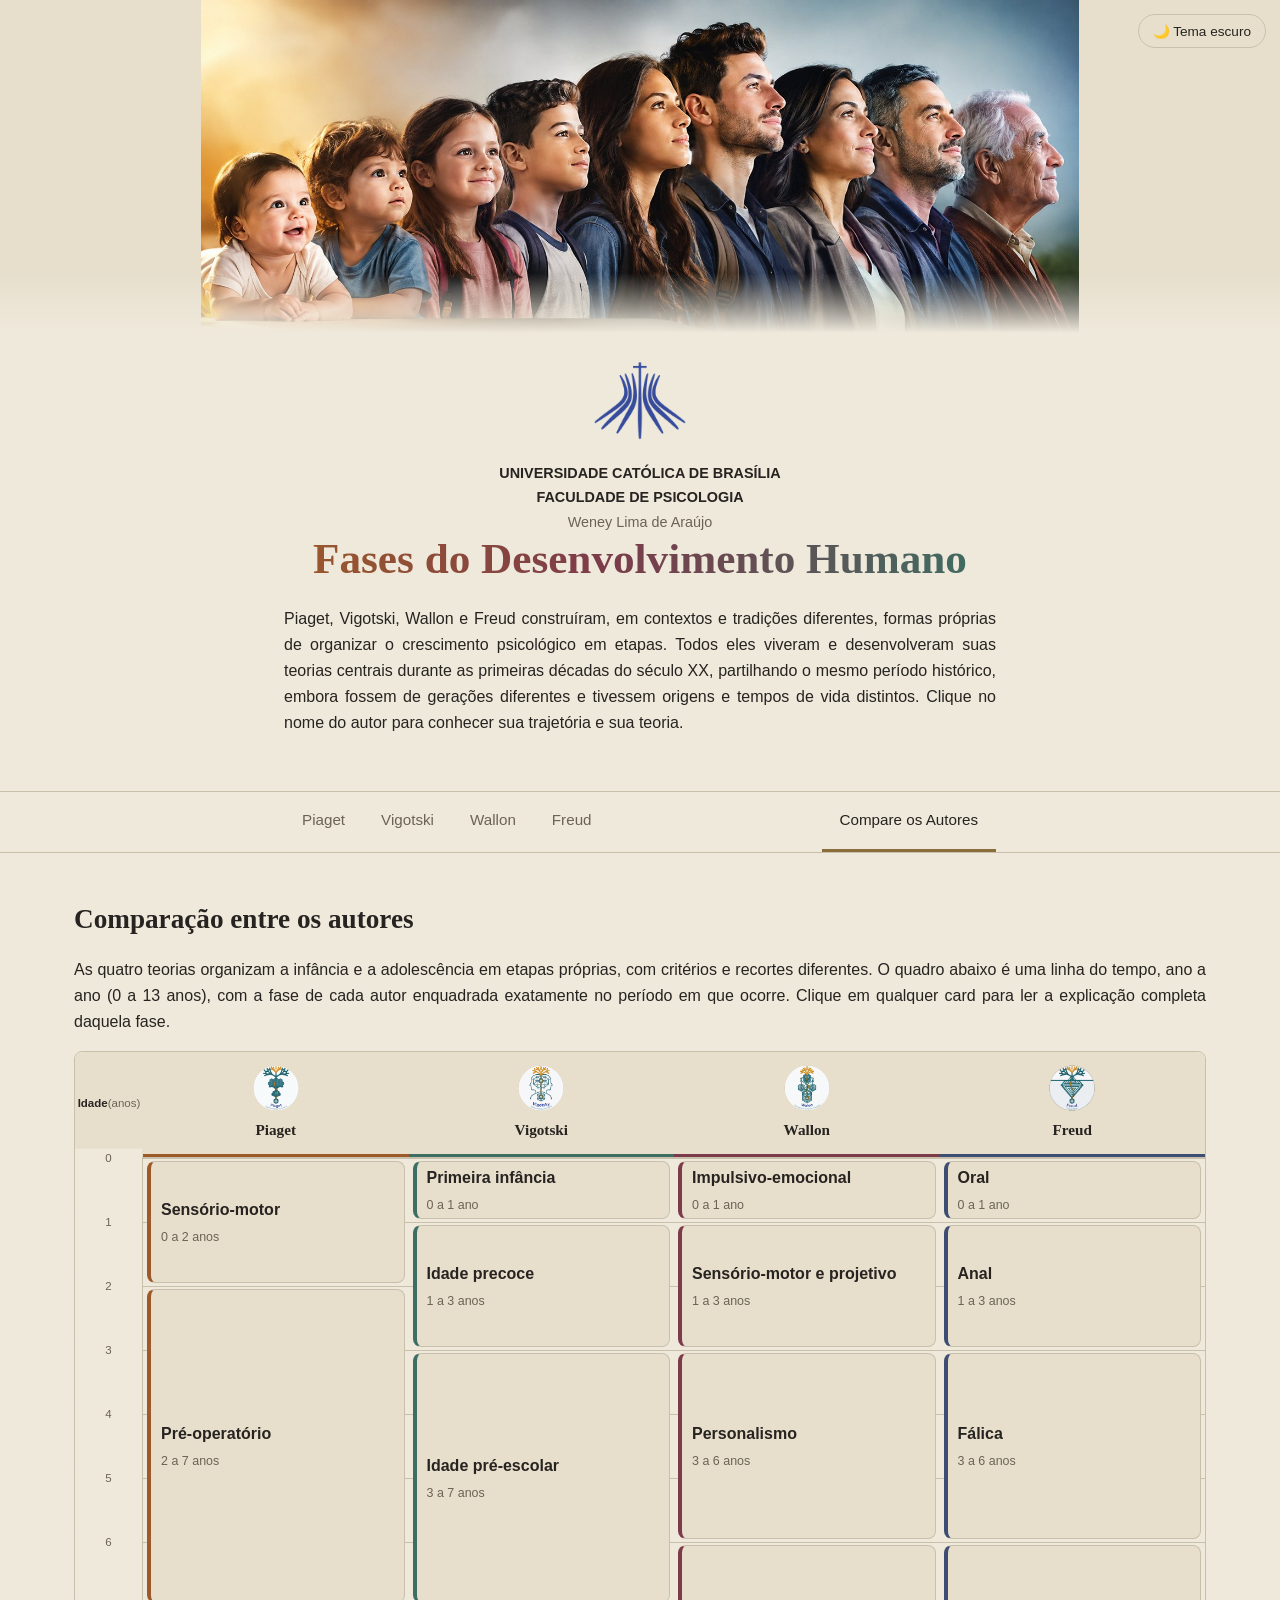
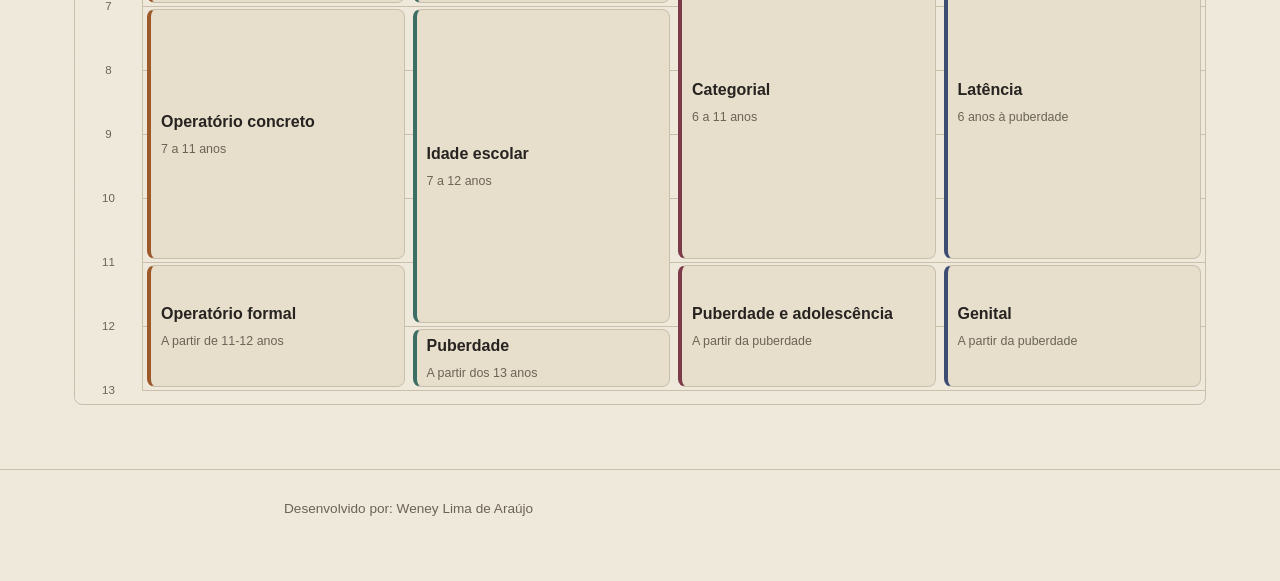
==== comparacao.html @ ff51511e "Add files via upload" ====
<!DOCTYPE html>
<html lang="pt-BR">
<head>
<meta charset="UTF-8">
<meta name="viewport" content="width=device-width, initial-scale=1, viewport-fit=cover">
<title>Comparação entre os Autores — Fases do Desenvolvimento Humano</title>
<link rel="icon" type="image/png" href="_img/favicon.png">
<link rel="stylesheet" href="_css/style.css">
</head>
<body>

<button class="theme-toggle" id="themeBtn" type="button" aria-label="Alternar tema claro ou escuro">🌙 Tema escuro</button>

<div class="hero-banner">
  <div class="wind-leaves" aria-hidden="true">
    <span class="leaf leaf-cw" style="--top:18.2%; --size:33px; --dur:11.4s; --delay:-6.2s; --color:var(--piaget);"></span>
    <span class="leaf leaf-ccw" style="--top:89.1%; --size:35px; --dur:12.7s; --delay:-6.7s; --color:var(--piaget);"></span>
    <span class="leaf leaf-cw" style="--top:71.8%; --size:20px; --dur:9.6s; --delay:-7.6s; --color:#D9812C;"></span>
    <span class="leaf leaf-ccw" style="--top:16.5%; --size:27px; --dur:13.5s; --delay:-9.0s; --color:#8A5A2E;"></span>
    <span class="leaf leaf-cw" style="--top:89.8%; --size:33px; --dur:11.3s; --delay:-0.4s; --color:var(--vigotski);"></span>
    <span class="leaf leaf-ccw" style="--top:50.5%; --size:23px; --dur:11.5s; --delay:-12.2s; --color:#D9812C;"></span>
    <span class="leaf leaf-cw" style="--top:17.3%; --size:22px; --dur:7.9s; --delay:-12.1s; --color:var(--wallon);"></span>
    <span class="leaf leaf-ccw" style="--top:17.9%; --size:30px; --dur:9.8s; --delay:-2.0s; --color:#D9812C;"></span>
    <span class="leaf leaf-cw" style="--top:44.4%; --size:27px; --dur:7.5s; --delay:-2.6s; --color:#D9812C;"></span>
    <span class="leaf leaf-ccw" style="--top:14.5%; --size:35px; --dur:10.9s; --delay:-5.0s; --color:var(--vigotski);"></span>
    <span class="leaf leaf-cw" style="--top:83.4%; --size:33px; --dur:9.0s; --delay:-12.4s; --color:#8A5A2E;"></span>
    <span class="leaf leaf-ccw" style="--top:31.3%; --size:35px; --dur:9.7s; --delay:-0.3s; --color:#D9812C;"></span>
    <span class="leaf leaf-cw" style="--top:17.7%; --size:35px; --dur:7.0s; --delay:-0.9s; --color:var(--piaget);"></span>
    <span class="leaf leaf-ccw" style="--top:53.2%; --size:30px; --dur:10.9s; --delay:-8.1s; --color:var(--piaget);"></span>
    <span class="leaf leaf-cw" style="--top:61.6%; --size:31px; --dur:12.8s; --delay:-4.3s; --color:var(--vigotski);"></span>
    <span class="leaf leaf-ccw" style="--top:25.1%; --size:25px; --dur:7.5s; --delay:-10.6s; --color:#8A5A2E;"></span>
    <span class="leaf leaf-cw" style="--top:36.2%; --size:21px; --dur:11.7s; --delay:-11.7s; --color:var(--piaget);"></span>
    <span class="leaf leaf-ccw" style="--top:39.0%; --size:25px; --dur:13.7s; --delay:-7.7s; --color:var(--vigotski);"></span>
    <span class="leaf leaf-cw" style="--top:46.2%; --size:32px; --dur:11.7s; --delay:-12.2s; --color:var(--piaget);"></span>
    <span class="leaf leaf-ccw" style="--top:18.0%; --size:22px; --dur:10.1s; --delay:-5.3s; --color:var(--wallon);"></span>
    <span class="leaf leaf-cw" style="--top:8.9%; --size:29px; --dur:7.4s; --delay:-3.4s; --color:var(--vigotski);"></span>
    <span class="leaf leaf-ccw" style="--top:7.0%; --size:27px; --dur:8.2s; --delay:-0.9s; --color:var(--vigotski);"></span>
    <span class="leaf leaf-cw" style="--top:59.5%; --size:24px; --dur:13.9s; --delay:-9.7s; --color:var(--wallon);"></span>
    <span class="leaf leaf-ccw" style="--top:8.2%; --size:24px; --dur:13.7s; --delay:-6.8s; --color:var(--wallon);"></span>
  </div>
  <img src="_img/banner.jpg" alt="Pessoas de diferentes idades, do bebê ao idoso, lado a lado representando o ciclo do desenvolvimento humano">
</div>

<header class="hero">
  <div class="wrap">
    <div class="masthead">
      <img src="_img/logo.png" alt="Logo da Universidade Católica de Brasília" class="masthead-logo">
      <strong>UNIVERSIDADE CATÓLICA DE BRASÍLIA</strong>
      <strong>FACULDADE DE PSICOLOGIA</strong>
      Weney Lima de Araújo
      <h1>Fases do Desenvolvimento Humano</h1>
    </div>
    <p class="approach">Piaget, Vigotski, Wallon e Freud construíram, em contextos e tradições diferentes, formas próprias de organizar o crescimento psicológico em etapas. Todos eles viveram e desenvolveram suas teorias centrais durante as primeiras décadas do século XX, partilhando o mesmo período histórico, embora fossem de gerações diferentes e tivessem origens e tempos de vida distintos. Clique no nome do autor para conhecer sua trajetória e sua teoria.</p>
  </div>
</header>

<nav class="tabs">
  <div class="wrap">
    <a href="index.html#t-piaget">Piaget</a>
    <a href="index.html#t-vigotski">Vigotski</a>
    <a href="index.html#t-wallon">Wallon</a>
    <a href="index.html#t-freud">Freud</a>
    <a class="tab-link current" href="comparacao.html" aria-current="page">Compare os Autores</a>
  </div>
</nav>

<section class="compare">
  <div class="wrap">
    <h2>Comparação entre os autores</h2>
    <p class="approach">As quatro teorias organizam a infância e a adolescência em etapas próprias, com critérios e recortes diferentes. O quadro abaixo é uma linha do tempo, ano a ano (0 a 13 anos), com a fase de cada autor enquadrada exatamente no período em que ocorre. Clique em qualquer card para ler a explicação completa daquela fase.</p>

        <div class="compare-grid-wrap">
      <div class="compare-head" role="row">
        <div class="head-cell head-age">Idade<br><span class="th-unit">(anos)</span></div>
        <div class="head-cell" style="--accent:var(--piaget)"><span class="th-author"><img class="th-badge" src="_img/badge-piaget.png" alt="">Piaget</span></div>
        <div class="head-cell" style="--accent:var(--vigotski)"><span class="th-author"><img class="th-badge" src="_img/badge-vigotsky.png" alt="">Vigotski</span></div>
        <div class="head-cell" style="--accent:var(--wallon)"><span class="th-author"><img class="th-badge" src="_img/badge-wallon.png" alt="">Wallon</span></div>
        <div class="head-cell" style="--accent:var(--freud)"><span class="th-author"><img class="th-badge" src="_img/badge-freud.png" alt="">Freud</span></div>
      </div>

      <div class="compare-body" style="--rows:13" role="rowgroup">
        <div class="row-ruler" aria-hidden="true">
          <span class="tick" style="top:calc(var(--row-h) * 0)">0</span>
          <span class="tick" style="top:calc(var(--row-h) * 1)">1</span>
          <span class="tick" style="top:calc(var(--row-h) * 2)">2</span>
          <span class="tick" style="top:calc(var(--row-h) * 3)">3</span>
          <span class="tick" style="top:calc(var(--row-h) * 4)">4</span>
          <span class="tick" style="top:calc(var(--row-h) * 5)">5</span>
          <span class="tick" style="top:calc(var(--row-h) * 6)">6</span>
          <span class="tick" style="top:calc(var(--row-h) * 7)">7</span>
          <span class="tick" style="top:calc(var(--row-h) * 8)">8</span>
          <span class="tick" style="top:calc(var(--row-h) * 9)">9</span>
          <span class="tick" style="top:calc(var(--row-h) * 10)">10</span>
          <span class="tick" style="top:calc(var(--row-h) * 11)">11</span>
          <span class="tick" style="top:calc(var(--row-h) * 12)">12</span>
          <span class="tick" style="top:calc(var(--row-h) * 13)">13</span>
        </div>

          <button class="cell-card" type="button" data-modal="m-p1" data-author="Piaget" data-badge="_img/badge-piaget.png" style="--accent:var(--piaget); grid-column:2; grid-row:1 / span 2" role="gridcell" aria-colindex="2" aria-rowindex="2">
            <strong>Sensório-motor</strong><span class="cell-age">0 a 2 anos</span>
          </button>
          <button class="cell-card" type="button" data-modal="m-p2" data-author="Piaget" data-badge="_img/badge-piaget.png" style="--accent:var(--piaget); grid-column:2; grid-row:3 / span 5" role="gridcell" aria-colindex="2" aria-rowindex="4">
            <strong>Pré-operatório</strong><span class="cell-age">2 a 7 anos</span>
          </button>
          <button class="cell-card" type="button" data-modal="m-p3" data-author="Piaget" data-badge="_img/badge-piaget.png" style="--accent:var(--piaget); grid-column:2; grid-row:8 / span 4" role="gridcell" aria-colindex="2" aria-rowindex="9">
            <strong>Operatório concreto</strong><span class="cell-age">7 a 11 anos</span>
          </button>
          <button class="cell-card" type="button" data-modal="m-p4" data-author="Piaget" data-badge="_img/badge-piaget.png" style="--accent:var(--piaget); grid-column:2; grid-row:12 / span 2" role="gridcell" aria-colindex="2" aria-rowindex="13">
            <strong>Operatório formal</strong><span class="cell-age">A partir de 11-12 anos</span>
          </button>
          <button class="cell-card" type="button" data-modal="m-v1" data-author="Vigotski" data-badge="_img/badge-vigotsky.png" style="--accent:var(--vigotski); grid-column:3; grid-row:1 / span 1" role="gridcell" aria-colindex="3" aria-rowindex="2">
            <strong>Primeira infância</strong><span class="cell-age">0 a 1 ano</span>
          </button>
          <button class="cell-card" type="button" data-modal="m-v2" data-author="Vigotski" data-badge="_img/badge-vigotsky.png" style="--accent:var(--vigotski); grid-column:3; grid-row:2 / span 2" role="gridcell" aria-colindex="3" aria-rowindex="3">
            <strong>Idade precoce</strong><span class="cell-age">1 a 3 anos</span>
          </button>
          <button class="cell-card" type="button" data-modal="m-v3" data-author="Vigotski" data-badge="_img/badge-vigotsky.png" style="--accent:var(--vigotski); grid-column:3; grid-row:4 / span 4" role="gridcell" aria-colindex="3" aria-rowindex="5">
            <strong>Idade pré-escolar</strong><span class="cell-age">3 a 7 anos</span>
          </button>
          <button class="cell-card" type="button" data-modal="m-v4" data-author="Vigotski" data-badge="_img/badge-vigotsky.png" style="--accent:var(--vigotski); grid-column:3; grid-row:8 / span 5" role="gridcell" aria-colindex="3" aria-rowindex="9">
            <strong>Idade escolar</strong><span class="cell-age">7 a 12 anos</span>
          </button>
          <button class="cell-card" type="button" data-modal="m-v5" data-author="Vigotski" data-badge="_img/badge-vigotsky.png" style="--accent:var(--vigotski); grid-column:3; grid-row:13 / span 1" role="gridcell" aria-colindex="3" aria-rowindex="14">
            <strong>Puberdade</strong><span class="cell-age">A partir dos 13 anos</span>
          </button>
          <button class="cell-card" type="button" data-modal="m-w1" data-author="Wallon" data-badge="_img/badge-wallon.png" style="--accent:var(--wallon); grid-column:4; grid-row:1 / span 1" role="gridcell" aria-colindex="4" aria-rowindex="2">
            <strong>Impulsivo-emocional</strong><span class="cell-age">0 a 1 ano</span>
          </button>
          <button class="cell-card" type="button" data-modal="m-w2" data-author="Wallon" data-badge="_img/badge-wallon.png" style="--accent:var(--wallon); grid-column:4; grid-row:2 / span 2" role="gridcell" aria-colindex="4" aria-rowindex="3">
            <strong>Sensório-motor e projetivo</strong><span class="cell-age">1 a 3 anos</span>
          </button>
          <button class="cell-card" type="button" data-modal="m-w3" data-author="Wallon" data-badge="_img/badge-wallon.png" style="--accent:var(--wallon); grid-column:4; grid-row:4 / span 3" role="gridcell" aria-colindex="4" aria-rowindex="5">
            <strong>Personalismo</strong><span class="cell-age">3 a 6 anos</span>
          </button>
          <button class="cell-card" type="button" data-modal="m-w4" data-author="Wallon" data-badge="_img/badge-wallon.png" style="--accent:var(--wallon); grid-column:4; grid-row:7 / span 5" role="gridcell" aria-colindex="4" aria-rowindex="8">
            <strong>Categorial</strong><span class="cell-age">6 a 11 anos</span>
          </button>
          <button class="cell-card" type="button" data-modal="m-w5" data-author="Wallon" data-badge="_img/badge-wallon.png" style="--accent:var(--wallon); grid-column:4; grid-row:12 / span 2" role="gridcell" aria-colindex="4" aria-rowindex="13">
            <strong>Puberdade e adolescência</strong><span class="cell-age">A partir da puberdade</span>
          </button>
          <button class="cell-card" type="button" data-modal="m-f1" data-author="Freud" data-badge="_img/badge-freud.png" style="--accent:var(--freud); grid-column:5; grid-row:1 / span 1" role="gridcell" aria-colindex="5" aria-rowindex="2">
            <strong>Oral</strong><span class="cell-age">0 a 1 ano</span>
          </button>
          <button class="cell-card" type="button" data-modal="m-f2" data-author="Freud" data-badge="_img/badge-freud.png" style="--accent:var(--freud); grid-column:5; grid-row:2 / span 2" role="gridcell" aria-colindex="5" aria-rowindex="3">
            <strong>Anal</strong><span class="cell-age">1 a 3 anos</span>
          </button>
          <button class="cell-card" type="button" data-modal="m-f3" data-author="Freud" data-badge="_img/badge-freud.png" style="--accent:var(--freud); grid-column:5; grid-row:4 / span 3" role="gridcell" aria-colindex="5" aria-rowindex="5">
            <strong>Fálica</strong><span class="cell-age">3 a 6 anos</span>
          </button>
          <button class="cell-card" type="button" data-modal="m-f4" data-author="Freud" data-badge="_img/badge-freud.png" style="--accent:var(--freud); grid-column:5; grid-row:7 / span 5" role="gridcell" aria-colindex="5" aria-rowindex="8">
            <strong>Latência</strong><span class="cell-age">6 anos à puberdade</span>
          </button>
          <button class="cell-card" type="button" data-modal="m-f5" data-author="Freud" data-badge="_img/badge-freud.png" style="--accent:var(--freud); grid-column:5; grid-row:12 / span 2" role="gridcell" aria-colindex="5" aria-rowindex="13">
            <strong>Genital</strong><span class="cell-age">A partir da puberdade</span>
          </button>
      </div>
    </div>
  </div>
</section>

<div class="stage-templates" hidden>
  <template id="m-p1" data-title="Sensório-motor" data-age="0 a 2 anos">
          <p>A inteligência ainda não é feita de ideias, mas de ações: a criança "pensa" com as mãos, a boca e os olhos, coordenando percepções e movimentos. No início, seus esquemas são reflexos simples — sugar, agarrar — que aos poucos se combinam em ações intencionais, como puxar um pano para alcançar um brinquedo escondido embaixo dele.</p>
          <p>A conquista central deste período é a <strong>noção de permanência do objeto</strong>: por volta dos 8 a 12 meses, a criança passa a entender que um objeto continua existindo mesmo quando sai do campo de visão, e passa a procurá-lo ativamente. Antes disso, para o bebê, o que some deixa de existir. O estágio termina com o início da capacidade de representar mentalmente objetos e ações ausentes, abrindo caminho para a linguagem e o jogo simbólico.</p>
  </template>
  <template id="m-p2" data-title="Pré-operatório" data-age="2 a 7 anos">
          <p>Com o surgimento da <strong>função simbólica</strong>, a criança passa a representar o mundo por meio de símbolos: a linguagem se expande rapidamente, aparece o jogo de faz de conta (um cabo de vassoura vira cavalo) e o desenho começa a representar objetos reais.</p>
          <p>Apesar desse avanço, o pensamento ainda tem limitações importantes. O <strong>egocentrismo intelectual</strong> faz a criança supor que os outros veem o mundo exatamente como ela vê. A <strong>centração</strong> a leva a fixar-se em um único aspecto perceptivo de uma situação — por isso, ao ver água mudar de um copo baixo e largo para um copo alto e fino, ela costuma dizer que "agora tem mais água", guiando-se pela altura e ignorando a largura. Falta ainda a <strong>reversibilidade</strong>: a capacidade de mentalmente desfazer uma transformação e voltar ao estado inicial.</p>
  </template>
  <template id="m-p3" data-title="Operatório concreto" data-age="7 a 11 anos">
          <p>A criança conquista a <strong>reversibilidade do pensamento</strong> e passa a realizar verdadeiras operações lógicas, isto é, ações mentais que podem ser desfeitas. Surge a <strong>conservação</strong>: ela entende que a quantidade de líquido, massa ou número permanece a mesma apesar de mudanças na forma ou na disposição dos objetos.</p>
          <p>Aparecem também a <strong>classificação</strong> (agrupar objetos por critérios, e até por critérios hierárquicos, como "cães" dentro de "animais") e a <strong>seriação</strong> (ordenar elementos segundo uma dimensão, como do mais curto ao mais longo). A limitação do período está no nome: essas operações só funcionam quando apoiadas em objetos concretos ou situações imagináveis; problemas puramente abstratos ainda escapam à criança.</p>
  </template>
  <template id="m-p4" data-title="Operatório formal" data-age="A partir de 11-12 anos">
          <p>O pensamento se liberta do concreto e passa a operar sobre possibilidades, hipóteses e proposições abstratas — é o <strong>raciocínio hipotético-dedutivo</strong>. O adolescente consegue formular "e se...", testar sistematicamente variáveis (por exemplo, isolando uma de cada vez para descobrir o que influencia o balanço de um pêndulo) e raciocinar sobre enunciados sem referência a objetos reais, como em problemas de lógica formal ou álgebra.</p>
          <p>Essa nova capacidade também alimenta o pensamento sobre valores, ideologias, o futuro e a própria identidade — não por acaso, é também o período em que Piaget situa o amadurecimento do raciocínio moral mais autônomo.</p>
  </template>
  <template id="m-v1" data-title="Primeira infância" data-age="0 a 1 ano">
          <p>O bebê é radicalmente dependente do adulto para sobreviver, mas essa dependência é também o berço do psiquismo: é por meio da <strong>comunicação emocional direta</strong> — trocas de olhar, sorriso, colo, tom de voz — que se organizam as primeiras formas de atenção e percepção compartilhadas.</p>
          <p>Ao final do período, ocorre a chamada <strong>crise do primeiro ano</strong>: com a aquisição da marcha e das primeiras palavras, a criança ganha autonomia para se afastar fisicamente do adulto e para nomear o que quer, o que reorganiza toda a relação entre os dois.</p>
  </template>
  <template id="m-v2" data-title="Idade precoce" data-age="1 a 3 anos">
          <p>A atividade que organiza o desenvolvimento passa a ser a <strong>ação objetal-manipulatória</strong>: a criança explora o uso social dos objetos ao seu redor (para que serve uma colher, um sapato) em geral na presença e com a mediação de um adulto que demonstra e nomeia.</p>
          <p>O período termina na conhecida <strong>crise dos três anos</strong>, marcada por oposição, teimosia e a afirmação de vontade própria ("eu que faço"), quando a criança começa a se perceber como alguém separado do adulto, com desejos próprios que podem entrar em conflito com os dele.</p>
  </template>
  <template id="m-v3" data-title="Idade pré-escolar" data-age="3 a 7 anos">
          <p>A atividade principal é o <strong>jogo de papéis sociais</strong> (o brincar de "casinha", de "médico", de "escolinha"). Para Vigotski, esse jogo não é mero entretenimento: nele, a criança age sobre o significado social das coisas antes de conseguir realizar essas ações de verdade, criando uma espécie de zona de desenvolvimento proximal para si mesma, ao obedecer voluntariamente às regras implícitas do papel que assumiu.</p>
          <p>É também neste período que a linguagem se consolida como instrumento de planejamento da própria ação, e não apenas de comunicação com o outro.</p>
  </template>
  <template id="m-v4" data-title="Idade escolar" data-age="7 a 12 anos">
          <p>Com a entrada na escola, a <strong>atividade de estudo</strong> torna-se central e passa a exigir da criança atenção voluntária, memória deliberada e pensamento organizado por conceitos, e não apenas por experiências imediatas.</p>
          <p>Vigotski distingue os <strong>conceitos espontâneos</strong>, formados na experiência cotidiana (a criança sabe usar a palavra "irmão" sem saber defini-la com precisão), dos <strong>conceitos científicos</strong>, ensinados sistematicamente na escola, organizados em relações lógicas entre si. O encontro entre esses dois tipos de conceito é, para ele, um dos motores mais potentes do desenvolvimento intelectual nesta fase.</p>
  </template>
  <template id="m-v5" data-title="Puberdade" data-age="A partir dos 13 anos">
          <p>A relação com os pares ganha peso central, e a atividade predominante passa a ser a <strong>comunicação íntima e pessoal</strong> entre adolescentes, muitas vezes mais valorizada do que a relação com os adultos.</p>
          <p>No plano cognitivo, consolida-se o <strong>pensamento por conceitos verdadeiros</strong>, capaz de generalizar e abstrair de forma consciente e deliberada. Vigotski associa este período também à formação de uma autoconsciência mais elaborada, em que o próprio adolescente se torna objeto de sua reflexão.</p>
  </template>
  <template id="m-w1" data-title="Impulsivo-emocional" data-age="0 a 1 ano">
          <p>Sem recursos motores coordenados nem linguagem, o bebê se comunica essencialmente por meio de reações emocionais — choro, sorriso, tensão corporal — às quais o adulto responde interpretando-as. Wallon dá grande importância a esse "diálogo tônico-emocional": é através dele que a criança primeiro se liga aos outros e regula, ainda que precariamente, seu próprio estado interno.</p>
          <p>A predominância aqui é claramente afetiva e voltada para dentro: a emoção organiza a vida psíquica antes que qualquer outra função esteja disponível.</p>
  </template>
  <template id="m-w2" data-title="Sensório-motor e projetivo" data-age="1 a 3 anos">
          <p>Com o desenvolvimento da marcha, da preensão e da linguagem inicial, a atenção da criança se volta para fora, para a exploração ativa do ambiente físico. É um período de intensa curiosidade motora: manipular, deslocar-se, experimentar objetos.</p>
          <p>Wallon chama este estágio de "projetivo" porque, para pensar, a criança ainda precisa "projetar" o pensamento em atos e gestos concretos — o pensamento se apoia diretamente na ação sobre o mundo, ainda não existe de forma independente dela.</p>
  </template>
  <template id="m-w3" data-title="Personalismo" data-age="3 a 6 anos">
          <p>A atenção volta-se novamente para dentro, agora com o objetivo de construir e afirmar a própria identidade. Wallon descreve três momentos dentro deste estágio: primeiro uma fase de <strong>oposição</strong>, em que a criança contraria o adulto sistematicamente para se afirmar como alguém distinto ("não!"); depois uma fase de <strong>sedução</strong>, em que busca ativamente a admiração e a atenção do outro; e por fim uma fase de <strong>imitação</strong>, em que se apropria de modelos de identidade observados nos adultos.</p>
          <p>Todo esse trabalho, aparentemente contraditório, cumpre uma única função: consolidar a consciência de si como pessoa distinta e valorizada.</p>
  </template>
  <template id="m-w4" data-title="Categorial" data-age="6 a 11 anos">
          <p>Resolvida (ao menos provisoriamente) a questão da identidade, o interesse volta-se de novo para fora: para o conhecimento e a categorização sistemática do mundo. Amadurecem a atenção voluntária, a memória e a capacidade de diferenciar e classificar objetos e ideias — daí o nome "categorial".</p>
          <p>É também o período de entrada na escola formal e de ampliação importante das relações sociais para além da família, o que fornece novo material para essa atividade classificatória.</p>
  </template>
  <template id="m-w5" data-title="Puberdade e adolescência" data-age="A partir da puberdade">
          <p>As transformações corporais da puberdade reativam abruptamente a atenção sobre si mesmo, revivendo, em outro patamar, as questões de identidade do personalismo. O corpo que muda, o desejo que desperta e as novas expectativas sociais exigem uma reorganização geral entre afetividade, razão e imagem de si.</p>
          <p>Wallon via essa fase como especialmente instável justamente por reunir, de forma condensada, tensões que nos estágios anteriores estiveram mais distribuídas no tempo.</p>
  </template>
  <template id="m-f1" data-title="Oral" data-age="0 a 1 ano">
          <p>A boca é a zona erógena central: sugar, morder e levar objetos à boca são, ao mesmo tempo, atividades de sobrevivência (alimentação) e de prazer. É pela boca que o bebê tem seu primeiro contato organizado com o mundo e com a figura materna.</p>
          <p>Freud descreve dois momentos dentro da fase: um mais passivo, ligado à sucção e à incorporação, e outro, já com o surgimento dos dentes, mais agressivo, ligado à mordida — o primeiro esboço da agressividade dirigida ao objeto de desejo.</p>
  </template>
  <template id="m-f2" data-title="Anal" data-age="1 a 3 anos">
          <p>Com a maturação do controle esfincteriano, o prazer se desloca para a região anal, e o controle sobre reter ou expelir as fezes se torna uma das primeiras experiências de <strong>domínio voluntário sobre o próprio corpo</strong>.</p>
          <p>É também o cenário do primeiro grande confronto entre o desejo da criança e uma exigência social explícita: o desfralde. Como esse conflito é vivido — com rigidez excessiva ou com jogo de poder entre pais e filho — influencia, segundo Freud, traços futuros ligados a ordem, controle e teimosia.</p>
  </template>
  <template id="m-f3" data-title="Fálica" data-age="3 a 6 anos">
          <p>O interesse da criança se volta para os próprios genitais e para as diferenças entre meninos e meninas. É neste período que Freud situa o <strong>complexo de Édipo</strong>: um intenso investimento afetivo da criança pelo genitor do sexo oposto, acompanhado de rivalidade e ambivalência em relação ao genitor do mesmo sexo.</p>
          <p>A resolução desse conflito — abandonando o desejo pelo genitor e passando a identificar-se com ele — é, para Freud, decisiva na formação do <strong>superego</strong>, a instância psíquica ligada à moral, às regras e ao senso de culpa.</p>
  </template>
  <template id="m-f4" data-title="Latência" data-age="6 anos à puberdade">
          <p>Após a turbulência da fase fálica, a energia pulsional entra em um período de relativa calmaria: os impulsos sexuais são, em boa parte, recalcados ou canalizados (<strong>sublimados</strong>) para atividades socialmente valorizadas, como os estudos, os esportes e as amizades.</p>
          <p>Não é, portanto, uma fase sem desenvolvimento, mas uma fase em que o desenvolvimento psicossexual dá lugar, em primeiro plano, ao desenvolvimento social e intelectual da criança.</p>
  </template>
  <template id="m-f5" data-title="Genital" data-age="A partir da puberdade">
          <p>Com as mudanças hormonais e corporais da puberdade, a libido volta a se concentrar nos órgãos genitais, mas agora orientada para relações fora do círculo familiar — a grande tarefa desta fase é deslocar o desejo dos pais (objetos da fase fálica) para parceiros externos.</p>
          <p>Para Freud, alcançar essa fase de forma relativamente bem resolvida é o que permite, na vida adulta, articular prazer sexual, afeto e capacidade de trabalho de maneira integrada — o que ele resumia, informalmente, como a capacidade de "amar e trabalhar".</p>
  </template>
</div>

<div class="modal-overlay" id="stageModal" aria-hidden="true">
  <div class="modal" role="dialog" aria-modal="true" aria-labelledby="modalTitle">
    <button class="modal-close" id="modalClose" type="button" aria-label="Fechar">✕</button>
    <div class="modal-head">
      <img class="modal-badge" id="modalBadge" src="" alt="">
      <div>
        <div class="modal-author" id="modalAuthor"></div>
        <h3 id="modalTitle"></h3>
        <div class="modal-age" id="modalAge"></div>
      </div>
    </div>
    <div class="modal-body" id="modalBody"></div>
  </div>
</div>

<footer>
  <div class="wrap">Desenvolvido por: Weney Lima de Araújo</div>
</footer>

<script src="_js/script.js"></script>
<script src="_js/comparacao.js"></script>

</body>
</html>
---- _css/style.css ----
:root{
    --paper:#EFE9DC; --ink:#262320; --line:#C9C0AC; --muted:#6b6355; --card:#E7DFCC;
    --piaget:#9C5A2B; --vigotski:#3D6E63; --wallon:#7C3B4A; --freud:#3E4E73; --compare:#8A6D3B;
    box-sizing:border-box;
    padding-top:env(safe-area-inset-top,0px);
    padding-bottom:env(safe-area-inset-bottom,0px);
  }
  *,*::before,*::after{box-sizing:inherit}
  :root[data-theme="dark"]{
    --paper:#1E1B18; --ink:#EAE3D5; --line:#4a443b; --muted:#a89f8e; --card:#272320;
  }
  html{scroll-padding-top:env(safe-area-inset-top,0px)}
  body{
    margin:0; background:var(--paper); color:var(--ink);
    font-family:-apple-system,'Segoe UI',Roboto,Arial,sans-serif; line-height:1.62;
    transition:background .25s ease, color .25s ease;
  }
  h1,h2,h3{font-family:Georgia,'Times New Roman',serif; font-weight:600; margin:0}
  p{text-align:justify; hyphens:auto}
  .wrap{max-width:760px; margin:0 auto; padding:0 24px}

  .theme-toggle{
    position:fixed; top:14px; right:14px; z-index:20;
    background:var(--card); border:1px solid var(--line); color:var(--ink);
    font-family:-apple-system,'Segoe UI',Roboto,Arial,sans-serif; font-size:.85rem;
    padding:8px 14px; border-radius:20px; cursor:pointer;
  }
  .theme-toggle:focus-visible{outline:2px solid var(--ink); outline-offset:2px}

  .hero-banner{position:relative; width:100%; height:clamp(170px,26vw,360px); overflow:hidden; background:var(--card)}
  .hero-banner img{position:relative; z-index:1; width:100%; height:100%; object-fit:contain; object-position:center center; display:block}
  .hero-banner::after{
    content:''; position:absolute; inset:0; z-index:2;
    background:linear-gradient(to bottom, rgba(0,0,0,0) 82%, var(--paper) 100%);
  }

  .wind-leaves{position:absolute; inset:0; overflow:hidden; z-index:0; pointer-events:none}
  .leaf{
    position:absolute; top:var(--top); left:-10%;
    width:var(--size); height:var(--size);
    background:var(--color);
    border-radius:0% 100% 0% 100%;
    opacity:0;
    animation-duration:var(--dur);
    animation-delay:var(--delay);
    animation-timing-function:linear;
    animation-iteration-count:infinite;
    will-change:transform, opacity;
  }
  .leaf-cw{ animation-name:leafWindCW }
  .leaf-ccw{ animation-name:leafWindCCW }
  @keyframes leafWindCW{
    0%   { transform:translateX(0)      translateY(0)    rotate(0deg);   opacity:0; }
    8%   { opacity:.9; }
    50%  { transform:translateX(60vw)   translateY(-20px) rotate(360deg); opacity:.9; }
    92%  { opacity:.9; }
    100% { transform:translateX(130vw)  translateY(14px)  rotate(720deg); opacity:0; }
  }
  @keyframes leafWindCCW{
    0%   { transform:translateX(0)      translateY(0)    rotate(0deg);    opacity:0; }
    8%   { opacity:.9; }
    50%  { transform:translateX(60vw)   translateY(-20px) rotate(-360deg); opacity:.9; }
    92%  { opacity:.9; }
    100% { transform:translateX(130vw)  translateY(14px)  rotate(-720deg); opacity:0; }
  }
  @media (prefers-reduced-motion: reduce){
    .leaf{animation:none; opacity:0}
  }

  header.hero{padding:26px 0 40px; border-bottom:1px solid var(--line)}
  .masthead{color:var(--muted); font-size:.9rem; line-height:1.7; margin-bottom:22px; text-align:center}
  .masthead-logo{display:block; width:92px; height:92px; object-fit:contain; margin:0 auto 10px}
  .masthead strong{display:block; color:var(--ink); font-weight:600}
  header.hero h1{
    font-size:clamp(1.9rem,5vw,2.7rem); line-height:1.15;
    background:linear-gradient(90deg, var(--piaget), var(--wallon) 45%, var(--vigotski));
    -webkit-background-clip:text; background-clip:text; color:transparent;
  }
  header.hero p.lead{max-width:60ch; color:var(--muted); margin-top:18px; font-size:1.05rem; text-align:left}

  nav.tabs{position:sticky; top:0; background:var(--paper); border-bottom:1px solid var(--line); z-index:5}
  nav.tabs .wrap{display:flex; gap:0; overflow-x:auto}
  nav.tabs label{
    padding:16px 18px; cursor:pointer; white-space:nowrap; font-size:.95rem;
    border-bottom:3px solid transparent; color:var(--muted); user-select:none;
  }
  input[type=radio]{position:absolute; opacity:0; pointer-events:none}
  input#t-piaget:checked ~ nav.tabs label[for=t-piaget],
  input#t-vigotski:checked ~ nav.tabs label[for=t-vigotski],
  input#t-wallon:checked ~ nav.tabs label[for=t-wallon],
  input#t-freud:checked ~ nav.tabs label[for=t-freud]{color:var(--ink)}
  input#t-piaget:checked ~ nav.tabs label[for=t-piaget]{border-color:var(--piaget)}
  input#t-vigotski:checked ~ nav.tabs label[for=t-vigotski]{border-color:var(--vigotski)}
  input#t-wallon:checked ~ nav.tabs label[for=t-wallon]{border-color:var(--wallon)}
  input#t-freud:checked ~ nav.tabs label[for=t-freud]{border-color:var(--freud)}
  label:focus-visible{outline:2px solid var(--ink); outline-offset:2px}

  nav.tabs a{
    padding:16px 18px; cursor:pointer; white-space:nowrap; font-size:.95rem;
    color:var(--muted); text-decoration:none; border-bottom:3px solid transparent;
  }
  nav.tabs a:hover{color:var(--ink)}
  nav.tabs a:focus-visible{outline:2px solid var(--ink); outline-offset:2px}
  nav.tabs a.tab-link{margin-left:auto}
  nav.tabs a.tab-link.current{color:var(--ink); border-color:var(--compare); cursor:default}

  section.theory{display:none; padding:44px 0 64px}
  input#t-piaget:checked ~ #s-piaget,
  input#t-vigotski:checked ~ #s-vigotski,
  input#t-wallon:checked ~ #s-wallon,
  input#t-freud:checked ~ #s-freud{display:block}

  .bio{display:grid; grid-template-columns:150px 1fr; gap:26px; margin-bottom:30px}
  .bio .frame{
    width:132px; padding:9px 9px 22px; background:#FBF8F1;
    box-shadow:0 1px 2px rgba(0,0,0,.15), 0 6px 16px rgba(0,0,0,.22);
    transform:rotate(-2deg); justify-self:start; align-self:start;
    transition:transform .5s cubic-bezier(.34,1.56,.64,1), box-shadow .4s ease;
  }
  .bio .frame:hover{
    transform:rotate(0deg) translateY(-6px) scale(1.04);
    box-shadow:0 2px 4px rgba(0,0,0,.18),
               0 18px 30px -10px color-mix(in srgb, var(--accent) 55%, transparent),
               0 6px 14px rgba(0,0,0,.2);
  }
  .bio .frame img{
    display:block; width:100%; aspect-ratio:1/1; object-fit:contain;
    background:#fff; filter:grayscale(1) contrast(1.05) sepia(.12);
  }
  .bio .eyebrow{font-size:.9rem; color:var(--accent); margin-bottom:4px; font-weight:600}
  .bio h2{font-size:1.85rem; margin-bottom:8px}
  .bio .dates{color:var(--muted); font-size:.9rem; margin-bottom:8px}
  @media (max-width:520px){
    .bio{grid-template-columns:1fr}
    .bio .frame{width:150px; margin:0 auto 6px; justify-self:center}
    .theory .approach-badge{float:none; display:block; width:150px; height:150px; margin:0 auto 14px}
  }

  .theory .lede{color:var(--muted); margin-bottom:16px}
  .theory .approach{
    background:var(--card); border:1px solid var(--line); border-radius:6px; padding:18px 20px; margin-bottom:38px;
    transition:transform .5s cubic-bezier(.34,1.56,.64,1), box-shadow .45s ease, border-color .45s ease;
  }
  .theory .approach:hover{
    transform:translateY(-7px) scale(1.012);
    border-color:var(--accent);
    box-shadow:0 20px 34px -14px color-mix(in srgb, var(--accent) 50%, transparent),
               0 6px 14px rgba(0,0,0,.12);
  }
  .theory .approach-badge{
    float:right; width:168px; height:168px; object-fit:contain;
    margin:-10px -6px 12px 20px;
  }
  .theory .approach h4{font-family:Georgia,'Times New Roman',serif; font-size:1.05rem; margin-bottom:8px; color:var(--accent)}
  .theory .approach p{margin:0 0 10px}
  .theory .approach p:last-child{margin-bottom:0}

  .stage{display:grid; grid-template-columns:56px 1fr; gap:0 18px; position:relative}
  .stage .num{
    font-family:Georgia,'Times New Roman',serif; font-size:1.1rem; padding-top:2px;
    color:var(--accent); position:relative;
  }
  .stage .num::after{
    content:''; position:absolute; left:22px; top:34px; bottom:-30px; width:1px;
    background:var(--line);
  }
  .stage:last-child .num::after{display:none}
  .stage .body{padding-bottom:32px; border-bottom:1px solid var(--line)}
  .stage:last-child .body{border-bottom:none}
  .stage .age{font-size:.85rem; color:var(--accent); font-weight:600}
  .stage h3{font-size:1.15rem; margin:2px 0 10px}
  .stage p{margin:0 0 10px}
  .stage p:last-child{margin-bottom:0}

  #s-piaget{--accent:var(--piaget)}
  #s-vigotski{--accent:var(--vigotski)}
  #s-wallon{--accent:var(--wallon)}
  #s-freud{--accent:var(--freud)}

  footer{padding:28px 0 60px; color:var(--muted); font-size:.85rem; border-top:1px solid var(--line)}

  .compare{padding:44px 0 64px}
  .compare .wrap{max-width:1180px}
  .compare h2{font-size:1.7rem; margin-bottom:6px}
  .compare .lede{color:var(--muted); max-width:65ch; margin:0 0 30px}
  .compare-grid-wrap{border:1px solid var(--line); border-radius:8px; background:var(--paper); overflow:hidden}
  .compare-grid-wrap, .compare-head, .compare-body{--label-col:68px}
  :root{--row-h:64px}

  .compare-head{
    display:grid; grid-template-columns:var(--label-col) repeat(4,1fr);
    background:var(--card); border-bottom:1px solid var(--line);
  }
  .head-cell{padding:12px 10px; text-align:center; font-weight:600; border-bottom:3px solid var(--accent, var(--line))}
  .head-cell.head-age{border-bottom-color:transparent; font-size:.72rem; line-height:1.25; display:flex; align-items:center; justify-content:center; padding-left:4px; padding-right:4px}
  .th-unit{font-size:.72rem; font-weight:400; color:var(--muted)}
  .th-author{display:flex; flex-direction:column; align-items:center; gap:6px; font-family:Georgia,'Times New Roman',serif; font-size:.95rem}
  .th-badge{width:100%; max-width:48px; height:48px; object-fit:contain; flex:none}

  .compare-body{
    position:relative; display:grid;
    grid-template-columns:var(--label-col) repeat(4,1fr);
    grid-auto-rows:var(--row-h);
    padding-bottom:14px;
    background-image:repeating-linear-gradient(to bottom, var(--line) 0, var(--line) 1px, transparent 1px, transparent var(--row-h));
  }
  .row-ruler{grid-column:1; grid-row:1 / span var(--rows); position:relative; border-right:1px solid var(--line)}
  .row-ruler .tick{
    position:absolute; left:0; right:0; transform:translateY(-50%);
    text-align:center; font-size:.72rem; color:var(--muted); background:var(--paper);
    padding:0 2px;
  }

  @media (max-width:640px){
    .compare-grid-wrap{margin:0 -24px; border-left:none; border-right:none; border-radius:0}
    :root{--row-h:46px}
    .compare-grid-wrap{--label-col:34px}
    .head-cell{padding:8px 4px; font-size:.78rem}
    .th-author{gap:3px; font-size:.68rem}
    .th-badge{max-width:30px; height:30px}
    .row-ruler .tick{font-size:.62rem}
    .cell-card{padding:5px 5px}
    .cell-card strong{font-size:.72rem}
    .cell-card .cell-age{font-size:.6rem}
  }

  .cell-card{
    display:flex; flex-direction:column; justify-content:center;
    width:auto; height:auto; align-self:stretch; justify-self:stretch;
    margin:3px 4px; box-sizing:border-box; text-align:left; cursor:pointer;
    background:var(--card); border:1px solid var(--line); border-left:4px solid var(--accent, var(--line));
    border-radius:8px; padding:8px 10px; font:inherit; color:inherit; overflow:hidden;
    transition:transform .25s cubic-bezier(.34,1.56,.64,1), box-shadow .3s ease, border-color .3s ease;
  }
  .cell-card:hover{
    transform:translateY(-4px);
    border-color:var(--accent);
    box-shadow:0 16px 26px -14px color-mix(in srgb, var(--accent) 60%, transparent), 0 4px 10px rgba(0,0,0,.12);
  }
  .cell-card:focus-visible{
    outline:2px solid var(--accent); outline-offset:2px;
    transform:translateY(-4px); border-color:var(--accent);
  }
  .cell-card strong{display:block; color:var(--ink); margin-bottom:4px; font-weight:600}
  .cell-card .cell-age{display:block; font-size:.78rem; color:var(--muted)}

  body.modal-open{overflow:hidden}
  .modal-overlay{
    display:none; position:fixed; inset:0; z-index:50; padding:20px;
    background:rgba(20,16,10,.55); align-items:center; justify-content:center;
  }
  .modal-overlay.open{display:flex}
  .modal{
    position:relative; width:100%; max-width:560px; max-height:85vh; overflow-y:auto;
    background:var(--paper); color:var(--ink); border-radius:10px;
    border-top:5px solid var(--accent, var(--line));
    padding:28px 26px 30px;
    box-shadow:0 24px 60px rgba(0,0,0,.35);
    animation:modalPop .22s cubic-bezier(.34,1.56,.64,1);
  }
  @keyframes modalPop{ from{ transform:scale(.94); opacity:0 } to{ transform:scale(1); opacity:1 } }
  .modal-close{
    position:absolute; top:14px; right:14px; width:32px; height:32px; border-radius:50%;
    background:var(--card); border:1px solid var(--line); color:var(--ink);
    font-size:1rem; line-height:1; cursor:pointer;
  }
  .modal-close:hover{border-color:var(--accent); color:var(--accent)}
  .modal-close:focus-visible{outline:2px solid var(--accent); outline-offset:2px}
  .modal-head{display:flex; align-items:center; gap:14px; margin-bottom:18px; padding-right:34px}
  .modal-badge{width:54px; height:54px; object-fit:contain; flex:none}
  .modal-author{font-size:.85rem; color:var(--accent); font-weight:600; margin-bottom:2px}
  .modal-head h3{font-size:1.35rem; line-height:1.2}
  .modal-age{font-size:.85rem; color:var(--muted); margin-top:3px}
  .modal-body p{margin:0 0 12px; text-align:justify; hyphens:auto}
  .modal-body p:last-child{margin-bottom:0}
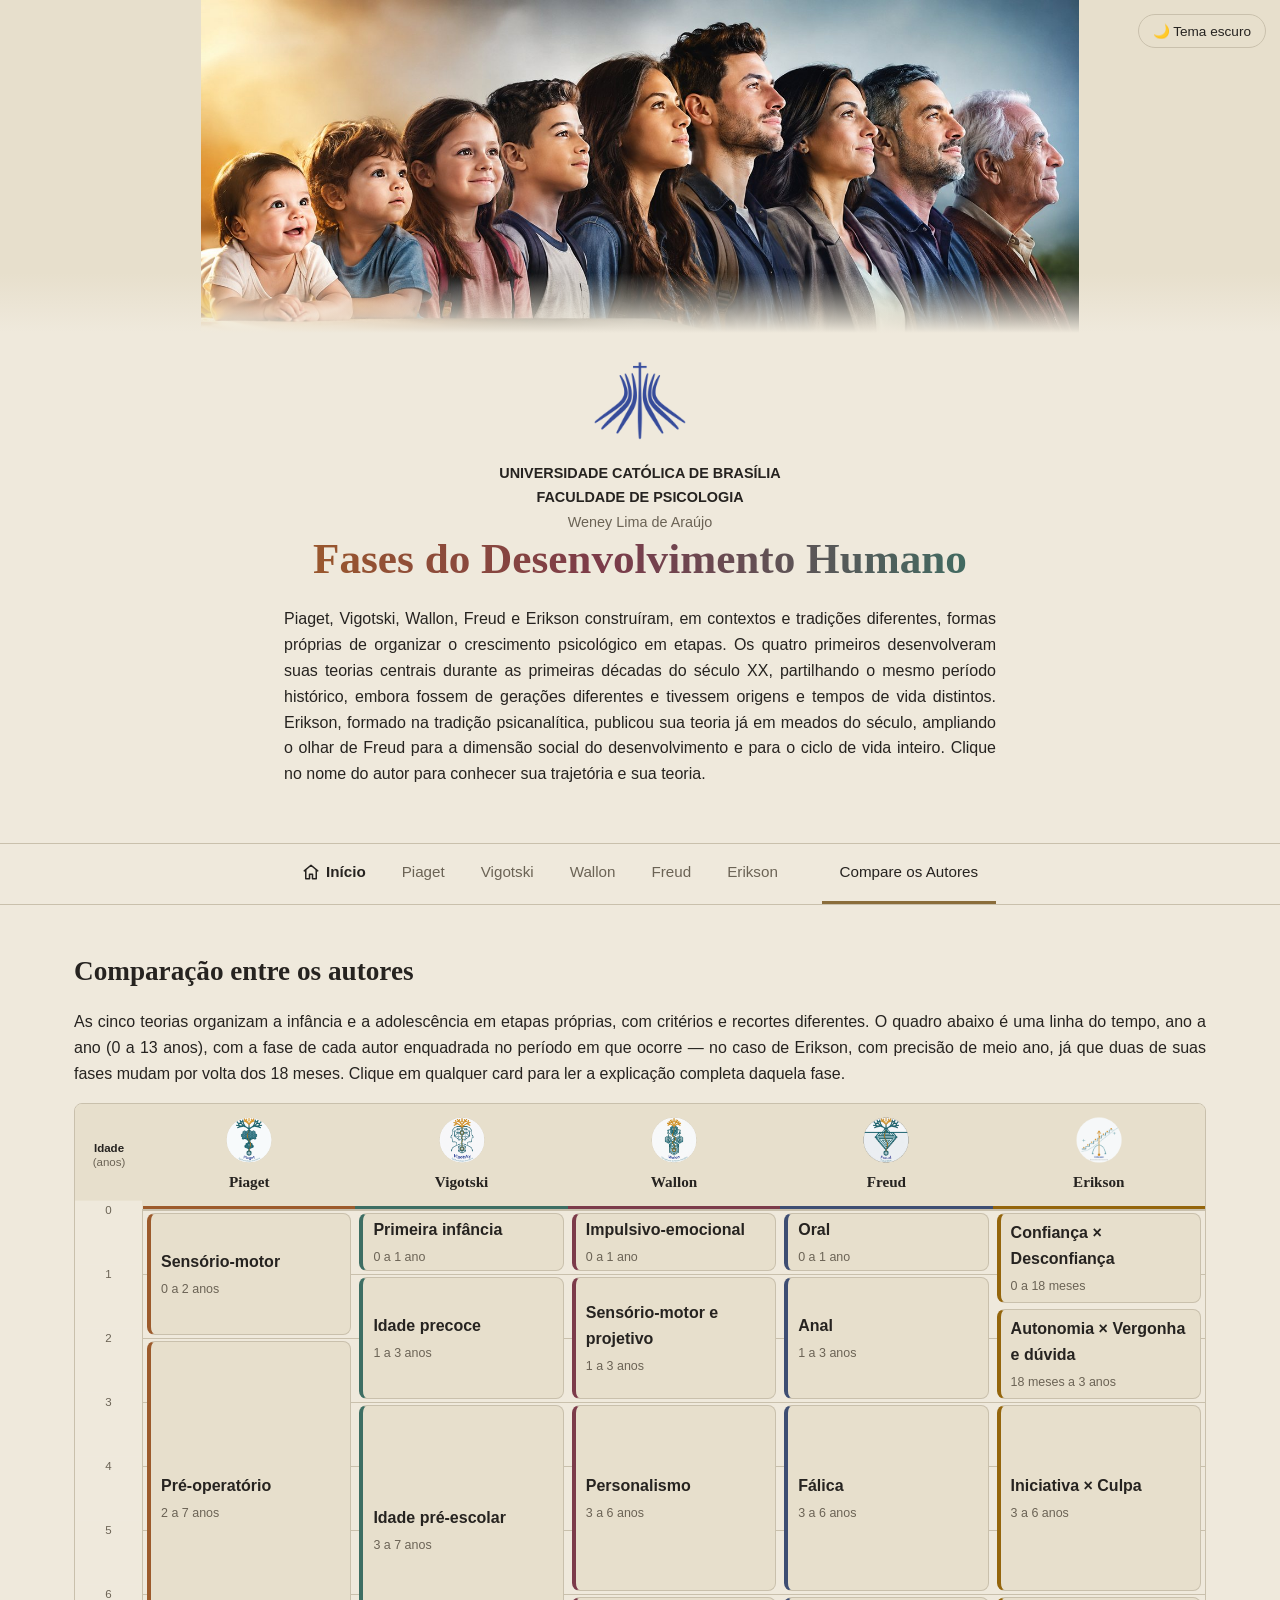
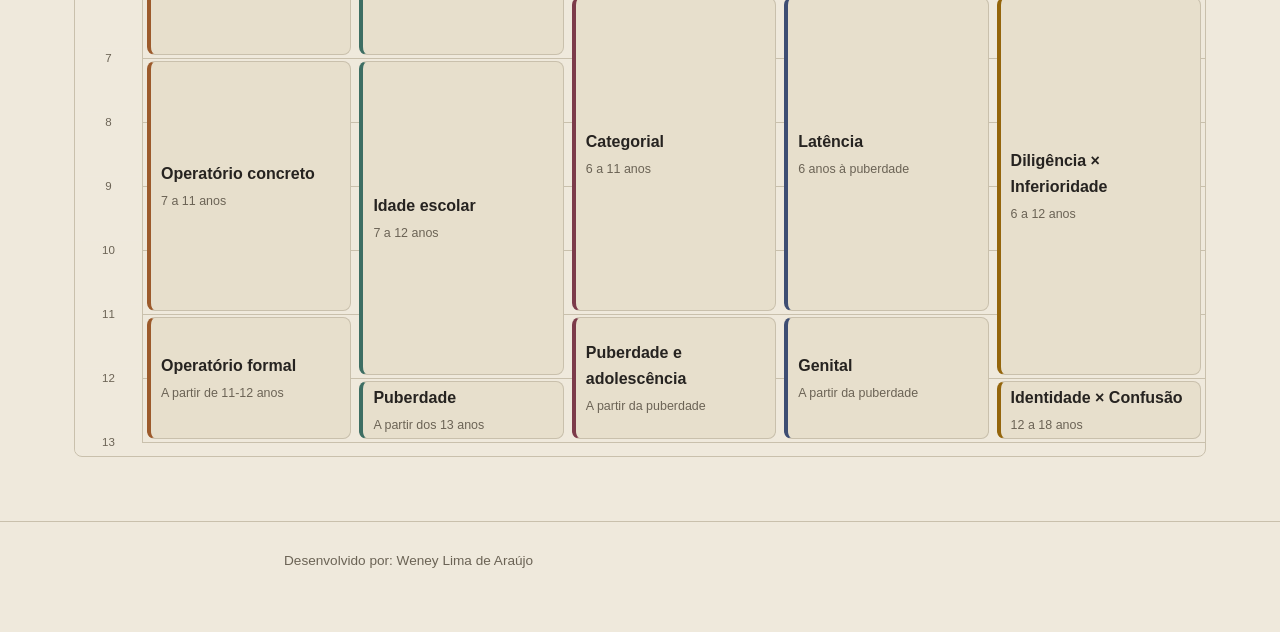
==== commit f4c01a28: "Add files via upload" ====
--- a/comparacao.html
+++ b/comparacao.html
@@ -50,16 +50,18 @@
       Weney Lima de Araújo
       <h1>Fases do Desenvolvimento Humano</h1>
     </div>
-    <p class="approach">Piaget, Vigotski, Wallon e Freud construíram, em contextos e tradições diferentes, formas próprias de organizar o crescimento psicológico em etapas. Todos eles viveram e desenvolveram suas teorias centrais durante as primeiras décadas do século XX, partilhando o mesmo período histórico, embora fossem de gerações diferentes e tivessem origens e tempos de vida distintos. Clique no nome do autor para conhecer sua trajetória e sua teoria.</p>
+    <p class="approach">Piaget, Vigotski, Wallon, Freud e Erikson construíram, em contextos e tradições diferentes, formas próprias de organizar o crescimento psicológico em etapas. Os quatro primeiros desenvolveram suas teorias centrais durante as primeiras décadas do século XX, partilhando o mesmo período histórico, embora fossem de gerações diferentes e tivessem origens e tempos de vida distintos. Erikson, formado na tradição psicanalítica, publicou sua teoria já em meados do século, ampliando o olhar de Freud para a dimensão social do desenvolvimento e para o ciclo de vida inteiro. Clique no nome do autor para conhecer sua trajetória e sua teoria.</p>
   </div>
 </header>
 
 <nav class="tabs">
   <div class="wrap">
+    <a class="tab-home" href="index.html" title="Página inicial" aria-label="Página inicial"><svg viewBox="0 0 24 24" width="18" height="18" aria-hidden="true" fill="none" stroke="currentColor" stroke-width="2" stroke-linecap="round" stroke-linejoin="round"><path d="M3 10.5 12 3l9 7.5"/><path d="M5 9.5V21h5v-6h4v6h5V9.5"/></svg><span>Início</span></a>
     <a href="index.html#t-piaget">Piaget</a>
     <a href="index.html#t-vigotski">Vigotski</a>
     <a href="index.html#t-wallon">Wallon</a>
     <a href="index.html#t-freud">Freud</a>
+    <a href="index.html#t-erikson">Erikson</a>
     <a class="tab-link current" href="comparacao.html" aria-current="page">Compare os Autores</a>
   </div>
 </nav>
@@ -67,7 +69,7 @@
 <section class="compare">
   <div class="wrap">
     <h2>Comparação entre os autores</h2>
-    <p class="approach">As quatro teorias organizam a infância e a adolescência em etapas próprias, com critérios e recortes diferentes. O quadro abaixo é uma linha do tempo, ano a ano (0 a 13 anos), com a fase de cada autor enquadrada exatamente no período em que ocorre. Clique em qualquer card para ler a explicação completa daquela fase.</p>
+    <p class="approach">As cinco teorias organizam a infância e a adolescência em etapas próprias, com critérios e recortes diferentes. O quadro abaixo é uma linha do tempo, ano a ano (0 a 13 anos), com a fase de cada autor enquadrada no período em que ocorre — no caso de Erikson, com precisão de meio ano, já que duas de suas fases mudam por volta dos 18 meses. Clique em qualquer card para ler a explicação completa daquela fase.</p>
 
         <div class="compare-grid-wrap">
       <div class="compare-head" role="row">
@@ -76,9 +78,10 @@
         <div class="head-cell" style="--accent:var(--vigotski)"><span class="th-author"><img class="th-badge" src="_img/badge-vigotsky.png" alt="">Vigotski</span></div>
         <div class="head-cell" style="--accent:var(--wallon)"><span class="th-author"><img class="th-badge" src="_img/badge-wallon.png" alt="">Wallon</span></div>
         <div class="head-cell" style="--accent:var(--freud)"><span class="th-author"><img class="th-badge" src="_img/badge-freud.png" alt="">Freud</span></div>
+        <div class="head-cell" style="--accent:var(--erikson)"><span class="th-author"><img class="th-badge" src="_img/badge-erikson.png" alt="">Erikson</span></div>
       </div>
 
-      <div class="compare-body" style="--rows:13" role="rowgroup">
+      <div class="compare-body" style="--rows:26" role="rowgroup">
         <div class="row-ruler" aria-hidden="true">
           <span class="tick" style="top:calc(var(--row-h) * 0)">0</span>
           <span class="tick" style="top:calc(var(--row-h) * 1)">1</span>
@@ -96,62 +99,77 @@
           <span class="tick" style="top:calc(var(--row-h) * 13)">13</span>
         </div>
 
-          <button class="cell-card" type="button" data-modal="m-p1" data-author="Piaget" data-badge="_img/badge-piaget.png" style="--accent:var(--piaget); grid-column:2; grid-row:1 / span 2" role="gridcell" aria-colindex="2" aria-rowindex="2">
+          <button class="cell-card" type="button" data-modal="m-p1" data-author="Piaget" data-badge="_img/badge-piaget.png" style="--accent:var(--piaget); grid-column:2; grid-row:1 / span 4" role="gridcell" aria-colindex="2" aria-rowindex="2">
             <strong>Sensório-motor</strong><span class="cell-age">0 a 2 anos</span>
           </button>
-          <button class="cell-card" type="button" data-modal="m-p2" data-author="Piaget" data-badge="_img/badge-piaget.png" style="--accent:var(--piaget); grid-column:2; grid-row:3 / span 5" role="gridcell" aria-colindex="2" aria-rowindex="4">
+          <button class="cell-card" type="button" data-modal="m-p2" data-author="Piaget" data-badge="_img/badge-piaget.png" style="--accent:var(--piaget); grid-column:2; grid-row:5 / span 10" role="gridcell" aria-colindex="2" aria-rowindex="6">
             <strong>Pré-operatório</strong><span class="cell-age">2 a 7 anos</span>
           </button>
-          <button class="cell-card" type="button" data-modal="m-p3" data-author="Piaget" data-badge="_img/badge-piaget.png" style="--accent:var(--piaget); grid-column:2; grid-row:8 / span 4" role="gridcell" aria-colindex="2" aria-rowindex="9">
+          <button class="cell-card" type="button" data-modal="m-p3" data-author="Piaget" data-badge="_img/badge-piaget.png" style="--accent:var(--piaget); grid-column:2; grid-row:15 / span 8" role="gridcell" aria-colindex="2" aria-rowindex="16">
             <strong>Operatório concreto</strong><span class="cell-age">7 a 11 anos</span>
           </button>
-          <button class="cell-card" type="button" data-modal="m-p4" data-author="Piaget" data-badge="_img/badge-piaget.png" style="--accent:var(--piaget); grid-column:2; grid-row:12 / span 2" role="gridcell" aria-colindex="2" aria-rowindex="13">
+          <button class="cell-card" type="button" data-modal="m-p4" data-author="Piaget" data-badge="_img/badge-piaget.png" style="--accent:var(--piaget); grid-column:2; grid-row:23 / span 4" role="gridcell" aria-colindex="2" aria-rowindex="24">
             <strong>Operatório formal</strong><span class="cell-age">A partir de 11-12 anos</span>
           </button>
-          <button class="cell-card" type="button" data-modal="m-v1" data-author="Vigotski" data-badge="_img/badge-vigotsky.png" style="--accent:var(--vigotski); grid-column:3; grid-row:1 / span 1" role="gridcell" aria-colindex="3" aria-rowindex="2">
+          <button class="cell-card" type="button" data-modal="m-v1" data-author="Vigotski" data-badge="_img/badge-vigotsky.png" style="--accent:var(--vigotski); grid-column:3; grid-row:1 / span 2" role="gridcell" aria-colindex="3" aria-rowindex="2">
             <strong>Primeira infância</strong><span class="cell-age">0 a 1 ano</span>
           </button>
-          <button class="cell-card" type="button" data-modal="m-v2" data-author="Vigotski" data-badge="_img/badge-vigotsky.png" style="--accent:var(--vigotski); grid-column:3; grid-row:2 / span 2" role="gridcell" aria-colindex="3" aria-rowindex="3">
+          <button class="cell-card" type="button" data-modal="m-v2" data-author="Vigotski" data-badge="_img/badge-vigotsky.png" style="--accent:var(--vigotski); grid-column:3; grid-row:3 / span 4" role="gridcell" aria-colindex="3" aria-rowindex="4">
             <strong>Idade precoce</strong><span class="cell-age">1 a 3 anos</span>
           </button>
-          <button class="cell-card" type="button" data-modal="m-v3" data-author="Vigotski" data-badge="_img/badge-vigotsky.png" style="--accent:var(--vigotski); grid-column:3; grid-row:4 / span 4" role="gridcell" aria-colindex="3" aria-rowindex="5">
+          <button class="cell-card" type="button" data-modal="m-v3" data-author="Vigotski" data-badge="_img/badge-vigotsky.png" style="--accent:var(--vigotski); grid-column:3; grid-row:7 / span 8" role="gridcell" aria-colindex="3" aria-rowindex="8">
             <strong>Idade pré-escolar</strong><span class="cell-age">3 a 7 anos</span>
           </button>
-          <button class="cell-card" type="button" data-modal="m-v4" data-author="Vigotski" data-badge="_img/badge-vigotsky.png" style="--accent:var(--vigotski); grid-column:3; grid-row:8 / span 5" role="gridcell" aria-colindex="3" aria-rowindex="9">
+          <button class="cell-card" type="button" data-modal="m-v4" data-author="Vigotski" data-badge="_img/badge-vigotsky.png" style="--accent:var(--vigotski); grid-column:3; grid-row:15 / span 10" role="gridcell" aria-colindex="3" aria-rowindex="16">
             <strong>Idade escolar</strong><span class="cell-age">7 a 12 anos</span>
           </button>
-          <button class="cell-card" type="button" data-modal="m-v5" data-author="Vigotski" data-badge="_img/badge-vigotsky.png" style="--accent:var(--vigotski); grid-column:3; grid-row:13 / span 1" role="gridcell" aria-colindex="3" aria-rowindex="14">
+          <button class="cell-card" type="button" data-modal="m-v5" data-author="Vigotski" data-badge="_img/badge-vigotsky.png" style="--accent:var(--vigotski); grid-column:3; grid-row:25 / span 2" role="gridcell" aria-colindex="3" aria-rowindex="26">
             <strong>Puberdade</strong><span class="cell-age">A partir dos 13 anos</span>
           </button>
-          <button class="cell-card" type="button" data-modal="m-w1" data-author="Wallon" data-badge="_img/badge-wallon.png" style="--accent:var(--wallon); grid-column:4; grid-row:1 / span 1" role="gridcell" aria-colindex="4" aria-rowindex="2">
+          <button class="cell-card" type="button" data-modal="m-w1" data-author="Wallon" data-badge="_img/badge-wallon.png" style="--accent:var(--wallon); grid-column:4; grid-row:1 / span 2" role="gridcell" aria-colindex="4" aria-rowindex="2">
             <strong>Impulsivo-emocional</strong><span class="cell-age">0 a 1 ano</span>
           </button>
-          <button class="cell-card" type="button" data-modal="m-w2" data-author="Wallon" data-badge="_img/badge-wallon.png" style="--accent:var(--wallon); grid-column:4; grid-row:2 / span 2" role="gridcell" aria-colindex="4" aria-rowindex="3">
+          <button class="cell-card" type="button" data-modal="m-w2" data-author="Wallon" data-badge="_img/badge-wallon.png" style="--accent:var(--wallon); grid-column:4; grid-row:3 / span 4" role="gridcell" aria-colindex="4" aria-rowindex="4">
             <strong>Sensório-motor e projetivo</strong><span class="cell-age">1 a 3 anos</span>
           </button>
-          <button class="cell-card" type="button" data-modal="m-w3" data-author="Wallon" data-badge="_img/badge-wallon.png" style="--accent:var(--wallon); grid-column:4; grid-row:4 / span 3" role="gridcell" aria-colindex="4" aria-rowindex="5">
+          <button class="cell-card" type="button" data-modal="m-w3" data-author="Wallon" data-badge="_img/badge-wallon.png" style="--accent:var(--wallon); grid-column:4; grid-row:7 / span 6" role="gridcell" aria-colindex="4" aria-rowindex="8">
             <strong>Personalismo</strong><span class="cell-age">3 a 6 anos</span>
           </button>
-          <button class="cell-card" type="button" data-modal="m-w4" data-author="Wallon" data-badge="_img/badge-wallon.png" style="--accent:var(--wallon); grid-column:4; grid-row:7 / span 5" role="gridcell" aria-colindex="4" aria-rowindex="8">
+          <button class="cell-card" type="button" data-modal="m-w4" data-author="Wallon" data-badge="_img/badge-wallon.png" style="--accent:var(--wallon); grid-column:4; grid-row:13 / span 10" role="gridcell" aria-colindex="4" aria-rowindex="14">
             <strong>Categorial</strong><span class="cell-age">6 a 11 anos</span>
           </button>
-          <button class="cell-card" type="button" data-modal="m-w5" data-author="Wallon" data-badge="_img/badge-wallon.png" style="--accent:var(--wallon); grid-column:4; grid-row:12 / span 2" role="gridcell" aria-colindex="4" aria-rowindex="13">
+          <button class="cell-card" type="button" data-modal="m-w5" data-author="Wallon" data-badge="_img/badge-wallon.png" style="--accent:var(--wallon); grid-column:4; grid-row:23 / span 4" role="gridcell" aria-colindex="4" aria-rowindex="24">
             <strong>Puberdade e adolescência</strong><span class="cell-age">A partir da puberdade</span>
           </button>
-          <button class="cell-card" type="button" data-modal="m-f1" data-author="Freud" data-badge="_img/badge-freud.png" style="--accent:var(--freud); grid-column:5; grid-row:1 / span 1" role="gridcell" aria-colindex="5" aria-rowindex="2">
+          <button class="cell-card" type="button" data-modal="m-f1" data-author="Freud" data-badge="_img/badge-freud.png" style="--accent:var(--freud); grid-column:5; grid-row:1 / span 2" role="gridcell" aria-colindex="5" aria-rowindex="2">
             <strong>Oral</strong><span class="cell-age">0 a 1 ano</span>
           </button>
-          <button class="cell-card" type="button" data-modal="m-f2" data-author="Freud" data-badge="_img/badge-freud.png" style="--accent:var(--freud); grid-column:5; grid-row:2 / span 2" role="gridcell" aria-colindex="5" aria-rowindex="3">
+          <button class="cell-card" type="button" data-modal="m-f2" data-author="Freud" data-badge="_img/badge-freud.png" style="--accent:var(--freud); grid-column:5; grid-row:3 / span 4" role="gridcell" aria-colindex="5" aria-rowindex="4">
             <strong>Anal</strong><span class="cell-age">1 a 3 anos</span>
           </button>
-          <button class="cell-card" type="button" data-modal="m-f3" data-author="Freud" data-badge="_img/badge-freud.png" style="--accent:var(--freud); grid-column:5; grid-row:4 / span 3" role="gridcell" aria-colindex="5" aria-rowindex="5">
+          <button class="cell-card" type="button" data-modal="m-f3" data-author="Freud" data-badge="_img/badge-freud.png" style="--accent:var(--freud); grid-column:5; grid-row:7 / span 6" role="gridcell" aria-colindex="5" aria-rowindex="8">
             <strong>Fálica</strong><span class="cell-age">3 a 6 anos</span>
           </button>
-          <button class="cell-card" type="button" data-modal="m-f4" data-author="Freud" data-badge="_img/badge-freud.png" style="--accent:var(--freud); grid-column:5; grid-row:7 / span 5" role="gridcell" aria-colindex="5" aria-rowindex="8">
+          <button class="cell-card" type="button" data-modal="m-f4" data-author="Freud" data-badge="_img/badge-freud.png" style="--accent:var(--freud); grid-column:5; grid-row:13 / span 10" role="gridcell" aria-colindex="5" aria-rowindex="14">
             <strong>Latência</strong><span class="cell-age">6 anos à puberdade</span>
           </button>
-          <button class="cell-card" type="button" data-modal="m-f5" data-author="Freud" data-badge="_img/badge-freud.png" style="--accent:var(--freud); grid-column:5; grid-row:12 / span 2" role="gridcell" aria-colindex="5" aria-rowindex="13">
+          <button class="cell-card" type="button" data-modal="m-f5" data-author="Freud" data-badge="_img/badge-freud.png" style="--accent:var(--freud); grid-column:5; grid-row:23 / span 4" role="gridcell" aria-colindex="5" aria-rowindex="24">
             <strong>Genital</strong><span class="cell-age">A partir da puberdade</span>
+          </button>
+          <button class="cell-card" type="button" data-modal="m-e1" data-author="Erikson" data-badge="_img/badge-erikson.png" style="--accent:var(--erikson); grid-column:6; grid-row:1 / span 3" role="gridcell" aria-colindex="6" aria-rowindex="2">
+            <strong>Confiança × Desconfiança</strong><span class="cell-age">0 a 18 meses</span>
+          </button>
+          <button class="cell-card" type="button" data-modal="m-e2" data-author="Erikson" data-badge="_img/badge-erikson.png" style="--accent:var(--erikson); grid-column:6; grid-row:4 / span 3" role="gridcell" aria-colindex="6" aria-rowindex="5">
+            <strong>Autonomia × Vergonha e dúvida</strong><span class="cell-age">18 meses a 3 anos</span>
+          </button>
+          <button class="cell-card" type="button" data-modal="m-e3" data-author="Erikson" data-badge="_img/badge-erikson.png" style="--accent:var(--erikson); grid-column:6; grid-row:7 / span 6" role="gridcell" aria-colindex="6" aria-rowindex="8">
+            <strong>Iniciativa × Culpa</strong><span class="cell-age">3 a 6 anos</span>
+          </button>
+          <button class="cell-card" type="button" data-modal="m-e4" data-author="Erikson" data-badge="_img/badge-erikson.png" style="--accent:var(--erikson); grid-column:6; grid-row:13 / span 12" role="gridcell" aria-colindex="6" aria-rowindex="14">
+            <strong>Diligência × Inferioridade</strong><span class="cell-age">6 a 12 anos</span>
+          </button>
+          <button class="cell-card" type="button" data-modal="m-e5" data-author="Erikson" data-badge="_img/badge-erikson.png" style="--accent:var(--erikson); grid-column:6; grid-row:25 / span 2" role="gridcell" aria-colindex="6" aria-rowindex="26">
+            <strong>Identidade × Confusão</strong><span class="cell-age">12 a 18 anos</span>
           </button>
       </div>
     </div>
@@ -234,6 +252,26 @@
   <template id="m-f5" data-title="Genital" data-age="A partir da puberdade">
           <p>Com as mudanças hormonais e corporais da puberdade, a libido volta a se concentrar nos órgãos genitais, mas agora orientada para relações fora do círculo familiar — a grande tarefa desta fase é deslocar o desejo dos pais (objetos da fase fálica) para parceiros externos.</p>
           <p>Para Freud, alcançar essa fase de forma relativamente bem resolvida é o que permite, na vida adulta, articular prazer sexual, afeto e capacidade de trabalho de maneira integrada — o que ele resumia, informalmente, como a capacidade de "amar e trabalhar".</p>
+  </template>
+  <template id="m-e1" data-title="Confiança básica × Desconfiança básica" data-age="0 a 18 meses">
+          <p>Completamente dependente, o bebê aprende se o mundo é um lugar previsível e seguro a partir da forma como é cuidado: se é alimentado, aquecido, consolado e atendido com regularidade e afeto. Quando esse cuidado é consistente, forma-se uma <strong>confiança básica</strong> — a sensação de que as pessoas são confiáveis e de que ele próprio é digno de cuidado. Cuidados imprevisíveis, frios ou ausentes favorecem a <strong>desconfiança</strong>, uma expectativa difusa de que o mundo não vai responder às suas necessidades.</p>
+          <p>Erikson não via a desconfiança como algo a ser eliminado: certa dose dela é saudável, pois ensina cautela. O importante é que a confiança predomine. Dessa resolução nasce a primeira força do ego, a <strong>esperança</strong>. A fase corresponde, no tempo, à fase oral de Freud, mas o foco desloca-se da boca como zona de prazer para a qualidade da relação com quem cuida.</p>
+  </template>
+  <template id="m-e2" data-title="Autonomia × Vergonha e dúvida" data-age="18 meses a 3 anos">
+          <p>Com a marcha, a linguagem e o controle dos esfíncteres, a criança descobre que pode fazer escolhas e agir por conta própria — o "eu sozinho" típico dessa idade. Quando os adultos apoiam essas tentativas, oferecendo limites claros mas sem humilhação, ela desenvolve a <strong>autonomia</strong>: o sentimento de que pode controlar o próprio corpo e as próprias decisões.</p>
+          <p>Superproteção, críticas severas ou ridicularização dos fracassos (como os "acidentes" do desfralde) levam à <strong>vergonha</strong> — a sensação de estar exposta e ser inadequada — e à <strong>dúvida</strong> sobre as próprias capacidades. A força que emerge de uma boa resolução é a <strong>vontade</strong>. O período coincide com a fase anal de Freud, mas Erikson desloca a ênfase do prazer corporal para a conquista social de independência.</p>
+  </template>
+  <template id="m-e3" data-title="Iniciativa × Culpa" data-age="3 a 6 anos">
+          <p>A criança passa a planejar, inventar brincadeiras, fazer perguntas sem parar e assumir pequenas tarefas. Brincando de faz de conta e imitando os papéis dos adultos, ela experimenta objetivos próprios e aprende a persegui-los: é a <strong>iniciativa</strong>, o prazer de começar coisas.</p>
+          <p>Ao mesmo tempo, forma-se a consciência moral, e a criança começa a sentir <strong>culpa</strong> quando suas iniciativas entram em conflito com as regras ou desagradam os adultos. Se a curiosidade e os projetos são constantemente reprimidos ou punidos, a culpa pode inibir a ação. Quando o equilíbrio favorece a iniciativa, surge a força do <strong>propósito</strong>: a coragem de buscar metas valorizadas sem ser paralisado pelo medo da punição. A fase corresponde à fase fálica de Freud.</p>
+  </template>
+  <template id="m-e4" data-title="Diligência (produtividade) × Inferioridade" data-age="6 a 12 anos">
+          <p>Com a entrada na escola, a criança se volta para a aprendizagem de habilidades valorizadas pela sua cultura — ler, escrever, calcular, praticar esportes, cumprir tarefas. Ela descobre o prazer de terminar um trabalho e de ser reconhecida por ele: é a <strong>diligência</strong> (também traduzida como "produtividade" ou "indústria"). Professores e colegas passam a ter peso decisivo, ao lado da família.</p>
+          <p>Quando a criança se compara aos colegas e conclui que não consegue fazer as coisas tão bem quanto eles — ou quando seus esforços são desvalorizados —, instala-se o sentimento de <strong>inferioridade</strong>. A força que nasce de uma resolução favorável é a <strong>competência</strong>: a confiança no uso das próprias habilidades. Enquanto Freud via esse período como de "latência", Erikson o considera um momento decisivo do desenvolvimento social.</p>
+  </template>
+  <template id="m-e5" data-title="Identidade × Confusão de identidade" data-age="12 a 18 anos">
+          <p>As transformações da puberdade e as novas exigências sociais levam o adolescente à pergunta central desta fase: <strong>"quem sou eu?"</strong>. Ele precisa integrar, em uma imagem coerente de si, tudo o que foi construído nas fases anteriores com os novos papéis possíveis — profissionais, afetivos, ideológicos. Erikson cunhou a expressão <strong>crise de identidade</strong> justamente para descrever esse momento, e chamou de <strong>moratória psicossocial</strong> o período em que a sociedade permite ao jovem experimentar diferentes papéis antes de assumir compromissos definitivos.</p>
+          <p>Quando essa integração não acontece, o jovem pode viver uma <strong>confusão de identidade</strong> (ou de papéis): dificuldade de saber o que valoriza, o que quer e onde se encaixa. A força que emerge de uma boa resolução é a <strong>fidelidade</strong> — a capacidade de manter compromissos com pessoas, valores e escolhas. A fase coincide, em parte, com a fase genital de Freud.</p>
   </template>
 </div>
 
--- a/_css/style.css
+++ b/_css/style.css
@@ -1,7 +1,7 @@
 
   :root{
     --paper:#EFE9DC; --ink:#262320; --line:#C9C0AC; --muted:#6b6355; --card:#E7DFCC;
-    --piaget:#9C5A2B; --vigotski:#3D6E63; --wallon:#7C3B4A; --freud:#3E4E73; --compare:#8A6D3B;
+    --piaget:#9C5A2B; --vigotski:#3D6E63; --wallon:#7C3B4A; --freud:#3E4E73; --erikson:#94650C; --compare:#8A6D3B;
     box-sizing:border-box;
     padding-top:env(safe-area-inset-top,0px);
     padding-bottom:env(safe-area-inset-bottom,0px);
@@ -89,11 +89,13 @@
   input#t-piaget:checked ~ nav.tabs label[for=t-piaget],
   input#t-vigotski:checked ~ nav.tabs label[for=t-vigotski],
   input#t-wallon:checked ~ nav.tabs label[for=t-wallon],
-  input#t-freud:checked ~ nav.tabs label[for=t-freud]{color:var(--ink)}
+  input#t-freud:checked ~ nav.tabs label[for=t-freud],
+  input#t-erikson:checked ~ nav.tabs label[for=t-erikson]{color:var(--ink)}
   input#t-piaget:checked ~ nav.tabs label[for=t-piaget]{border-color:var(--piaget)}
   input#t-vigotski:checked ~ nav.tabs label[for=t-vigotski]{border-color:var(--vigotski)}
   input#t-wallon:checked ~ nav.tabs label[for=t-wallon]{border-color:var(--wallon)}
   input#t-freud:checked ~ nav.tabs label[for=t-freud]{border-color:var(--freud)}
+  input#t-erikson:checked ~ nav.tabs label[for=t-erikson]{border-color:var(--erikson)}
   label:focus-visible{outline:2px solid var(--ink); outline-offset:2px}
 
   nav.tabs a{
@@ -103,13 +105,18 @@
   nav.tabs a:hover{color:var(--ink)}
   nav.tabs a:focus-visible{outline:2px solid var(--ink); outline-offset:2px}
   nav.tabs a.tab-link{margin-left:auto}
+  nav.tabs a.tab-home{display:inline-flex; align-items:center; gap:6px; color:var(--ink); font-weight:600}
+  nav.tabs a.tab-home svg{flex:none; margin-top:-2px}
+  nav.tabs a.tab-home:hover{color:var(--compare)}
+  @media (max-width:640px){ nav.tabs a.tab-home span{display:none} nav.tabs a.tab-home{padding-left:12px; padding-right:12px} }
   nav.tabs a.tab-link.current{color:var(--ink); border-color:var(--compare); cursor:default}
 
   section.theory{display:none; padding:44px 0 64px}
   input#t-piaget:checked ~ #s-piaget,
   input#t-vigotski:checked ~ #s-vigotski,
   input#t-wallon:checked ~ #s-wallon,
-  input#t-freud:checked ~ #s-freud{display:block}
+  input#t-freud:checked ~ #s-freud,
+  input#t-erikson:checked ~ #s-erikson{display:block}
 
   .bio{display:grid; grid-template-columns:150px 1fr; gap:26px; margin-bottom:30px}
   .bio .frame{
@@ -173,10 +180,17 @@
   .stage p{margin:0 0 10px}
   .stage p:last-child{margin-bottom:0}
 
+  .stage:has(+ .lifespan) .num::after{display:none}
+  .stage:has(+ .lifespan) .body{border-bottom:none}
+  .theory .lifespan{margin-top:34px}
+  .theory .lifespan ul{margin:6px 0 10px; padding-left:20px}
+  .theory .lifespan li{margin-bottom:6px}
+
   #s-piaget{--accent:var(--piaget)}
   #s-vigotski{--accent:var(--vigotski)}
   #s-wallon{--accent:var(--wallon)}
   #s-freud{--accent:var(--freud)}
+  #s-erikson{--accent:var(--erikson)}
 
   footer{padding:28px 0 60px; color:var(--muted); font-size:.85rem; border-top:1px solid var(--line)}
 
@@ -189,19 +203,19 @@
   :root{--row-h:64px}
 
   .compare-head{
-    display:grid; grid-template-columns:var(--label-col) repeat(4,1fr);
+    display:grid; grid-template-columns:var(--label-col) repeat(5,1fr);
     background:var(--card); border-bottom:1px solid var(--line);
   }
   .head-cell{padding:12px 10px; text-align:center; font-weight:600; border-bottom:3px solid var(--accent, var(--line))}
-  .head-cell.head-age{border-bottom-color:transparent; font-size:.72rem; line-height:1.25; display:flex; align-items:center; justify-content:center; padding-left:4px; padding-right:4px}
+  .head-cell.head-age{border-bottom-color:transparent; font-size:.72rem; line-height:1.25; display:flex; flex-direction:column; align-items:center; justify-content:center; padding-left:4px; padding-right:4px}
   .th-unit{font-size:.72rem; font-weight:400; color:var(--muted)}
   .th-author{display:flex; flex-direction:column; align-items:center; gap:6px; font-family:Georgia,'Times New Roman',serif; font-size:.95rem}
   .th-badge{width:100%; max-width:48px; height:48px; object-fit:contain; flex:none}
 
   .compare-body{
     position:relative; display:grid;
-    grid-template-columns:var(--label-col) repeat(4,1fr);
-    grid-auto-rows:var(--row-h);
+    grid-template-columns:var(--label-col) repeat(5,1fr);
+    grid-auto-rows:calc(var(--row-h) / 2);
     padding-bottom:14px;
     background-image:repeating-linear-gradient(to bottom, var(--line) 0, var(--line) 1px, transparent 1px, transparent var(--row-h));
   }
@@ -213,16 +227,22 @@
   }
 
   @media (max-width:640px){
-    .compare-grid-wrap{margin:0 -24px; border-left:none; border-right:none; border-radius:0}
-    :root{--row-h:46px}
-    .compare-grid-wrap{--label-col:34px}
+    .compare-grid-wrap{margin:0 -24px; border-left:none; border-right:none; border-radius:0;
+      overflow-x:auto; -webkit-overflow-scrolling:touch}
+    .compare-head, .compare-body{min-width:660px}
+    :root{--row-h:62px}
+    .compare-grid-wrap{--label-col:40px}
     .head-cell{padding:8px 4px; font-size:.78rem}
-    .th-author{gap:3px; font-size:.68rem}
-    .th-badge{max-width:30px; height:30px}
+    .head-cell.head-age, .row-ruler{position:sticky; left:0; z-index:3}
+    .head-cell.head-age{background:var(--card); font-size:.62rem}
+    .row-ruler{background:var(--paper)}
+    .th-author{gap:3px; font-size:.75rem}
+    .th-badge{max-width:34px; height:34px}
     .row-ruler .tick{font-size:.62rem}
-    .cell-card{padding:5px 5px}
-    .cell-card strong{font-size:.72rem}
-    .cell-card .cell-age{font-size:.6rem}
+    .cell-card{padding:4px 7px; margin:2px 3px; border-left-width:3px}
+    .cell-card strong{font-size:.76rem; line-height:1.3; margin-bottom:2px}
+    .cell-card .cell-age{font-size:.66rem}
+    .compare .approach::after{content:" Deslize o quadro para o lado para ver todos os autores."}
   }
 
   .cell-card{
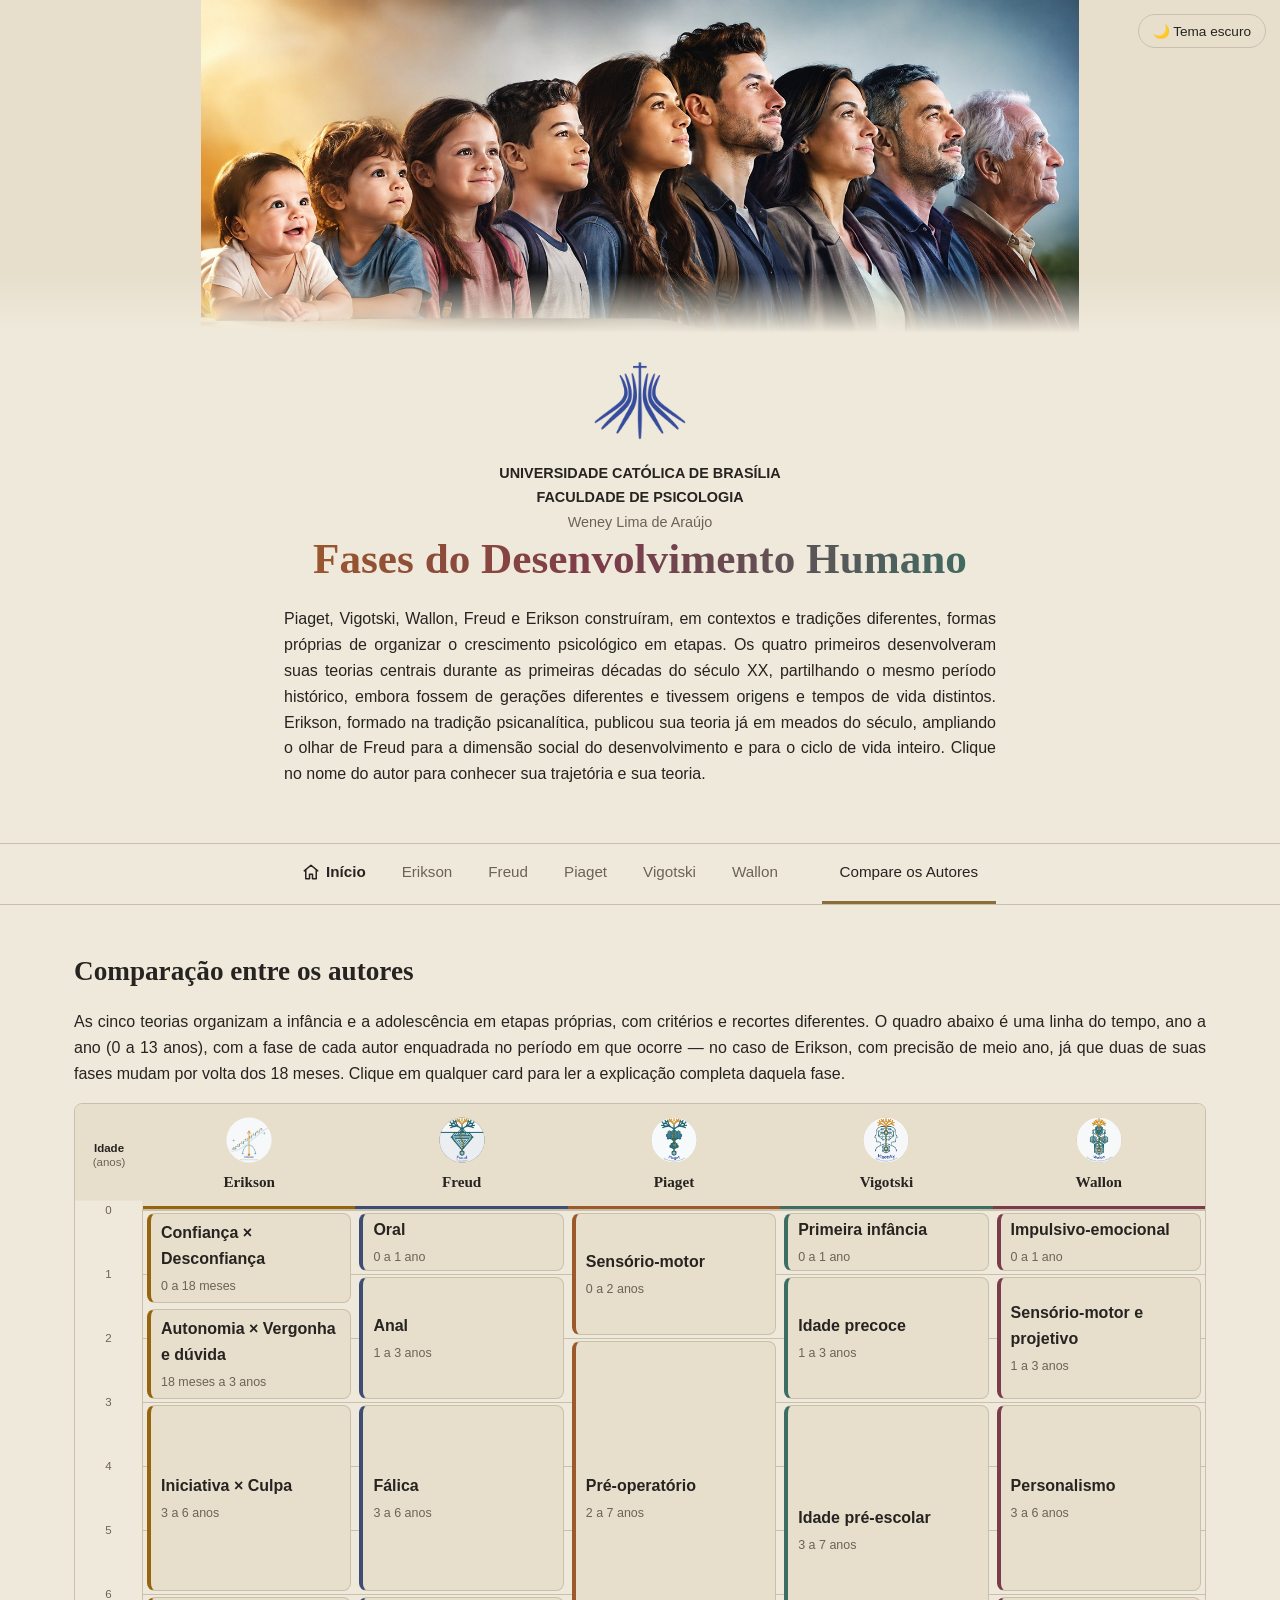
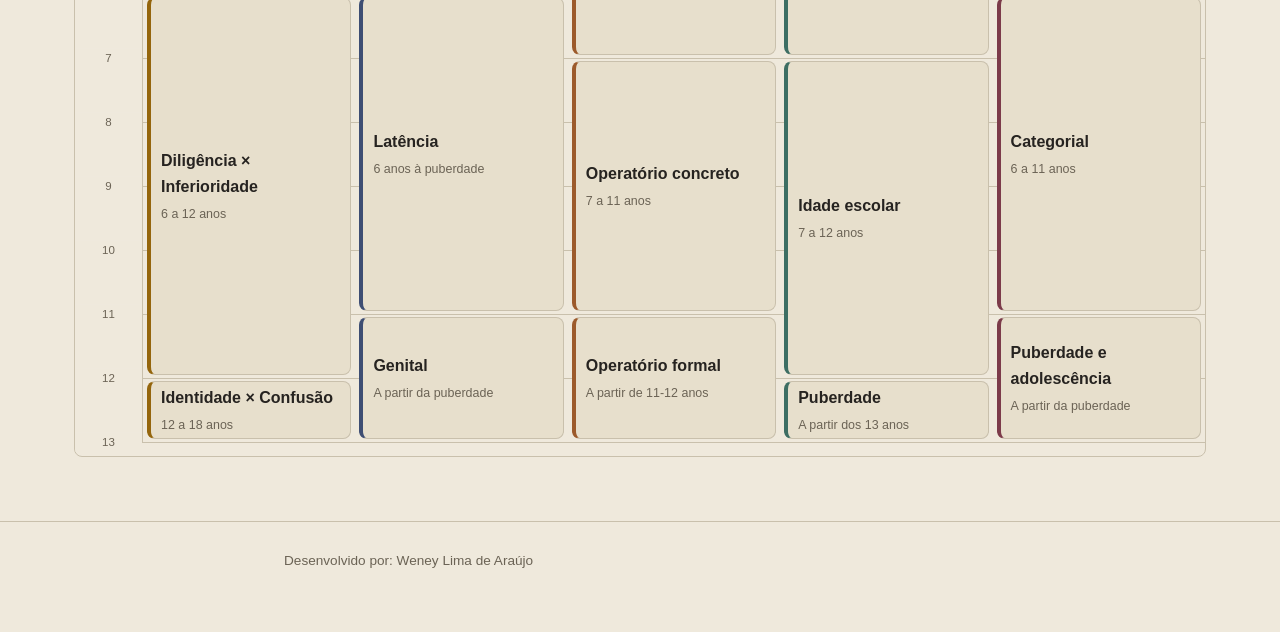
==== commit 6c01162c: "Add files via upload" ====
--- a/comparacao.html
+++ b/comparacao.html
@@ -57,11 +57,11 @@
 <nav class="tabs">
   <div class="wrap">
     <a class="tab-home" href="index.html" title="Página inicial" aria-label="Página inicial"><svg viewBox="0 0 24 24" width="18" height="18" aria-hidden="true" fill="none" stroke="currentColor" stroke-width="2" stroke-linecap="round" stroke-linejoin="round"><path d="M3 10.5 12 3l9 7.5"/><path d="M5 9.5V21h5v-6h4v6h5V9.5"/></svg><span>Início</span></a>
+    <a href="index.html#t-erikson">Erikson</a>
+    <a href="index.html#t-freud">Freud</a>
     <a href="index.html#t-piaget">Piaget</a>
     <a href="index.html#t-vigotski">Vigotski</a>
     <a href="index.html#t-wallon">Wallon</a>
-    <a href="index.html#t-freud">Freud</a>
-    <a href="index.html#t-erikson">Erikson</a>
     <a class="tab-link current" href="comparacao.html" aria-current="page">Compare os Autores</a>
   </div>
 </nav>
@@ -74,11 +74,11 @@
         <div class="compare-grid-wrap">
       <div class="compare-head" role="row">
         <div class="head-cell head-age">Idade<br><span class="th-unit">(anos)</span></div>
+        <div class="head-cell" style="--accent:var(--erikson)"><span class="th-author"><img class="th-badge" src="_img/badge-erikson.png" alt="">Erikson</span></div>
+        <div class="head-cell" style="--accent:var(--freud)"><span class="th-author"><img class="th-badge" src="_img/badge-freud.png" alt="">Freud</span></div>
         <div class="head-cell" style="--accent:var(--piaget)"><span class="th-author"><img class="th-badge" src="_img/badge-piaget.png" alt="">Piaget</span></div>
         <div class="head-cell" style="--accent:var(--vigotski)"><span class="th-author"><img class="th-badge" src="_img/badge-vigotsky.png" alt="">Vigotski</span></div>
         <div class="head-cell" style="--accent:var(--wallon)"><span class="th-author"><img class="th-badge" src="_img/badge-wallon.png" alt="">Wallon</span></div>
-        <div class="head-cell" style="--accent:var(--freud)"><span class="th-author"><img class="th-badge" src="_img/badge-freud.png" alt="">Freud</span></div>
-        <div class="head-cell" style="--accent:var(--erikson)"><span class="th-author"><img class="th-badge" src="_img/badge-erikson.png" alt="">Erikson</span></div>
       </div>
 
       <div class="compare-body" style="--rows:26" role="rowgroup">
@@ -99,77 +99,77 @@
           <span class="tick" style="top:calc(var(--row-h) * 13)">13</span>
         </div>
 
-          <button class="cell-card" type="button" data-modal="m-p1" data-author="Piaget" data-badge="_img/badge-piaget.png" style="--accent:var(--piaget); grid-column:2; grid-row:1 / span 4" role="gridcell" aria-colindex="2" aria-rowindex="2">
+          <button class="cell-card" type="button" data-modal="m-e1" data-author="Erikson" data-badge="_img/badge-erikson.png" style="--accent:var(--erikson); grid-column:2; grid-row:1 / span 3" role="gridcell" aria-colindex="2" aria-rowindex="2">
+            <strong>Confiança × Desconfiança</strong><span class="cell-age">0 a 18 meses</span>
+          </button>
+          <button class="cell-card" type="button" data-modal="m-e2" data-author="Erikson" data-badge="_img/badge-erikson.png" style="--accent:var(--erikson); grid-column:2; grid-row:4 / span 3" role="gridcell" aria-colindex="2" aria-rowindex="5">
+            <strong>Autonomia × Vergonha e dúvida</strong><span class="cell-age">18 meses a 3 anos</span>
+          </button>
+          <button class="cell-card" type="button" data-modal="m-e3" data-author="Erikson" data-badge="_img/badge-erikson.png" style="--accent:var(--erikson); grid-column:2; grid-row:7 / span 6" role="gridcell" aria-colindex="2" aria-rowindex="8">
+            <strong>Iniciativa × Culpa</strong><span class="cell-age">3 a 6 anos</span>
+          </button>
+          <button class="cell-card" type="button" data-modal="m-e4" data-author="Erikson" data-badge="_img/badge-erikson.png" style="--accent:var(--erikson); grid-column:2; grid-row:13 / span 12" role="gridcell" aria-colindex="2" aria-rowindex="14">
+            <strong>Diligência × Inferioridade</strong><span class="cell-age">6 a 12 anos</span>
+          </button>
+          <button class="cell-card" type="button" data-modal="m-e5" data-author="Erikson" data-badge="_img/badge-erikson.png" style="--accent:var(--erikson); grid-column:2; grid-row:25 / span 2" role="gridcell" aria-colindex="2" aria-rowindex="26">
+            <strong>Identidade × Confusão</strong><span class="cell-age">12 a 18 anos</span>
+          </button>
+          <button class="cell-card" type="button" data-modal="m-f1" data-author="Freud" data-badge="_img/badge-freud.png" style="--accent:var(--freud); grid-column:3; grid-row:1 / span 2" role="gridcell" aria-colindex="3" aria-rowindex="2">
+            <strong>Oral</strong><span class="cell-age">0 a 1 ano</span>
+          </button>
+          <button class="cell-card" type="button" data-modal="m-f2" data-author="Freud" data-badge="_img/badge-freud.png" style="--accent:var(--freud); grid-column:3; grid-row:3 / span 4" role="gridcell" aria-colindex="3" aria-rowindex="4">
+            <strong>Anal</strong><span class="cell-age">1 a 3 anos</span>
+          </button>
+          <button class="cell-card" type="button" data-modal="m-f3" data-author="Freud" data-badge="_img/badge-freud.png" style="--accent:var(--freud); grid-column:3; grid-row:7 / span 6" role="gridcell" aria-colindex="3" aria-rowindex="8">
+            <strong>Fálica</strong><span class="cell-age">3 a 6 anos</span>
+          </button>
+          <button class="cell-card" type="button" data-modal="m-f4" data-author="Freud" data-badge="_img/badge-freud.png" style="--accent:var(--freud); grid-column:3; grid-row:13 / span 10" role="gridcell" aria-colindex="3" aria-rowindex="14">
+            <strong>Latência</strong><span class="cell-age">6 anos à puberdade</span>
+          </button>
+          <button class="cell-card" type="button" data-modal="m-f5" data-author="Freud" data-badge="_img/badge-freud.png" style="--accent:var(--freud); grid-column:3; grid-row:23 / span 4" role="gridcell" aria-colindex="3" aria-rowindex="24">
+            <strong>Genital</strong><span class="cell-age">A partir da puberdade</span>
+          </button>
+          <button class="cell-card" type="button" data-modal="m-p1" data-author="Piaget" data-badge="_img/badge-piaget.png" style="--accent:var(--piaget); grid-column:4; grid-row:1 / span 4" role="gridcell" aria-colindex="4" aria-rowindex="2">
             <strong>Sensório-motor</strong><span class="cell-age">0 a 2 anos</span>
           </button>
-          <button class="cell-card" type="button" data-modal="m-p2" data-author="Piaget" data-badge="_img/badge-piaget.png" style="--accent:var(--piaget); grid-column:2; grid-row:5 / span 10" role="gridcell" aria-colindex="2" aria-rowindex="6">
+          <button class="cell-card" type="button" data-modal="m-p2" data-author="Piaget" data-badge="_img/badge-piaget.png" style="--accent:var(--piaget); grid-column:4; grid-row:5 / span 10" role="gridcell" aria-colindex="4" aria-rowindex="6">
             <strong>Pré-operatório</strong><span class="cell-age">2 a 7 anos</span>
           </button>
-          <button class="cell-card" type="button" data-modal="m-p3" data-author="Piaget" data-badge="_img/badge-piaget.png" style="--accent:var(--piaget); grid-column:2; grid-row:15 / span 8" role="gridcell" aria-colindex="2" aria-rowindex="16">
+          <button class="cell-card" type="button" data-modal="m-p3" data-author="Piaget" data-badge="_img/badge-piaget.png" style="--accent:var(--piaget); grid-column:4; grid-row:15 / span 8" role="gridcell" aria-colindex="4" aria-rowindex="16">
             <strong>Operatório concreto</strong><span class="cell-age">7 a 11 anos</span>
           </button>
-          <button class="cell-card" type="button" data-modal="m-p4" data-author="Piaget" data-badge="_img/badge-piaget.png" style="--accent:var(--piaget); grid-column:2; grid-row:23 / span 4" role="gridcell" aria-colindex="2" aria-rowindex="24">
+          <button class="cell-card" type="button" data-modal="m-p4" data-author="Piaget" data-badge="_img/badge-piaget.png" style="--accent:var(--piaget); grid-column:4; grid-row:23 / span 4" role="gridcell" aria-colindex="4" aria-rowindex="24">
             <strong>Operatório formal</strong><span class="cell-age">A partir de 11-12 anos</span>
           </button>
-          <button class="cell-card" type="button" data-modal="m-v1" data-author="Vigotski" data-badge="_img/badge-vigotsky.png" style="--accent:var(--vigotski); grid-column:3; grid-row:1 / span 2" role="gridcell" aria-colindex="3" aria-rowindex="2">
+          <button class="cell-card" type="button" data-modal="m-v1" data-author="Vigotski" data-badge="_img/badge-vigotsky.png" style="--accent:var(--vigotski); grid-column:5; grid-row:1 / span 2" role="gridcell" aria-colindex="5" aria-rowindex="2">
             <strong>Primeira infância</strong><span class="cell-age">0 a 1 ano</span>
           </button>
-          <button class="cell-card" type="button" data-modal="m-v2" data-author="Vigotski" data-badge="_img/badge-vigotsky.png" style="--accent:var(--vigotski); grid-column:3; grid-row:3 / span 4" role="gridcell" aria-colindex="3" aria-rowindex="4">
+          <button class="cell-card" type="button" data-modal="m-v2" data-author="Vigotski" data-badge="_img/badge-vigotsky.png" style="--accent:var(--vigotski); grid-column:5; grid-row:3 / span 4" role="gridcell" aria-colindex="5" aria-rowindex="4">
             <strong>Idade precoce</strong><span class="cell-age">1 a 3 anos</span>
           </button>
-          <button class="cell-card" type="button" data-modal="m-v3" data-author="Vigotski" data-badge="_img/badge-vigotsky.png" style="--accent:var(--vigotski); grid-column:3; grid-row:7 / span 8" role="gridcell" aria-colindex="3" aria-rowindex="8">
+          <button class="cell-card" type="button" data-modal="m-v3" data-author="Vigotski" data-badge="_img/badge-vigotsky.png" style="--accent:var(--vigotski); grid-column:5; grid-row:7 / span 8" role="gridcell" aria-colindex="5" aria-rowindex="8">
             <strong>Idade pré-escolar</strong><span class="cell-age">3 a 7 anos</span>
           </button>
-          <button class="cell-card" type="button" data-modal="m-v4" data-author="Vigotski" data-badge="_img/badge-vigotsky.png" style="--accent:var(--vigotski); grid-column:3; grid-row:15 / span 10" role="gridcell" aria-colindex="3" aria-rowindex="16">
+          <button class="cell-card" type="button" data-modal="m-v4" data-author="Vigotski" data-badge="_img/badge-vigotsky.png" style="--accent:var(--vigotski); grid-column:5; grid-row:15 / span 10" role="gridcell" aria-colindex="5" aria-rowindex="16">
             <strong>Idade escolar</strong><span class="cell-age">7 a 12 anos</span>
           </button>
-          <button class="cell-card" type="button" data-modal="m-v5" data-author="Vigotski" data-badge="_img/badge-vigotsky.png" style="--accent:var(--vigotski); grid-column:3; grid-row:25 / span 2" role="gridcell" aria-colindex="3" aria-rowindex="26">
+          <button class="cell-card" type="button" data-modal="m-v5" data-author="Vigotski" data-badge="_img/badge-vigotsky.png" style="--accent:var(--vigotski); grid-column:5; grid-row:25 / span 2" role="gridcell" aria-colindex="5" aria-rowindex="26">
             <strong>Puberdade</strong><span class="cell-age">A partir dos 13 anos</span>
           </button>
-          <button class="cell-card" type="button" data-modal="m-w1" data-author="Wallon" data-badge="_img/badge-wallon.png" style="--accent:var(--wallon); grid-column:4; grid-row:1 / span 2" role="gridcell" aria-colindex="4" aria-rowindex="2">
+          <button class="cell-card" type="button" data-modal="m-w1" data-author="Wallon" data-badge="_img/badge-wallon.png" style="--accent:var(--wallon); grid-column:6; grid-row:1 / span 2" role="gridcell" aria-colindex="6" aria-rowindex="2">
             <strong>Impulsivo-emocional</strong><span class="cell-age">0 a 1 ano</span>
           </button>
-          <button class="cell-card" type="button" data-modal="m-w2" data-author="Wallon" data-badge="_img/badge-wallon.png" style="--accent:var(--wallon); grid-column:4; grid-row:3 / span 4" role="gridcell" aria-colindex="4" aria-rowindex="4">
+          <button class="cell-card" type="button" data-modal="m-w2" data-author="Wallon" data-badge="_img/badge-wallon.png" style="--accent:var(--wallon); grid-column:6; grid-row:3 / span 4" role="gridcell" aria-colindex="6" aria-rowindex="4">
             <strong>Sensório-motor e projetivo</strong><span class="cell-age">1 a 3 anos</span>
           </button>
-          <button class="cell-card" type="button" data-modal="m-w3" data-author="Wallon" data-badge="_img/badge-wallon.png" style="--accent:var(--wallon); grid-column:4; grid-row:7 / span 6" role="gridcell" aria-colindex="4" aria-rowindex="8">
+          <button class="cell-card" type="button" data-modal="m-w3" data-author="Wallon" data-badge="_img/badge-wallon.png" style="--accent:var(--wallon); grid-column:6; grid-row:7 / span 6" role="gridcell" aria-colindex="6" aria-rowindex="8">
             <strong>Personalismo</strong><span class="cell-age">3 a 6 anos</span>
           </button>
-          <button class="cell-card" type="button" data-modal="m-w4" data-author="Wallon" data-badge="_img/badge-wallon.png" style="--accent:var(--wallon); grid-column:4; grid-row:13 / span 10" role="gridcell" aria-colindex="4" aria-rowindex="14">
+          <button class="cell-card" type="button" data-modal="m-w4" data-author="Wallon" data-badge="_img/badge-wallon.png" style="--accent:var(--wallon); grid-column:6; grid-row:13 / span 10" role="gridcell" aria-colindex="6" aria-rowindex="14">
             <strong>Categorial</strong><span class="cell-age">6 a 11 anos</span>
           </button>
-          <button class="cell-card" type="button" data-modal="m-w5" data-author="Wallon" data-badge="_img/badge-wallon.png" style="--accent:var(--wallon); grid-column:4; grid-row:23 / span 4" role="gridcell" aria-colindex="4" aria-rowindex="24">
+          <button class="cell-card" type="button" data-modal="m-w5" data-author="Wallon" data-badge="_img/badge-wallon.png" style="--accent:var(--wallon); grid-column:6; grid-row:23 / span 4" role="gridcell" aria-colindex="6" aria-rowindex="24">
             <strong>Puberdade e adolescência</strong><span class="cell-age">A partir da puberdade</span>
-          </button>
-          <button class="cell-card" type="button" data-modal="m-f1" data-author="Freud" data-badge="_img/badge-freud.png" style="--accent:var(--freud); grid-column:5; grid-row:1 / span 2" role="gridcell" aria-colindex="5" aria-rowindex="2">
-            <strong>Oral</strong><span class="cell-age">0 a 1 ano</span>
-          </button>
-          <button class="cell-card" type="button" data-modal="m-f2" data-author="Freud" data-badge="_img/badge-freud.png" style="--accent:var(--freud); grid-column:5; grid-row:3 / span 4" role="gridcell" aria-colindex="5" aria-rowindex="4">
-            <strong>Anal</strong><span class="cell-age">1 a 3 anos</span>
-          </button>
-          <button class="cell-card" type="button" data-modal="m-f3" data-author="Freud" data-badge="_img/badge-freud.png" style="--accent:var(--freud); grid-column:5; grid-row:7 / span 6" role="gridcell" aria-colindex="5" aria-rowindex="8">
-            <strong>Fálica</strong><span class="cell-age">3 a 6 anos</span>
-          </button>
-          <button class="cell-card" type="button" data-modal="m-f4" data-author="Freud" data-badge="_img/badge-freud.png" style="--accent:var(--freud); grid-column:5; grid-row:13 / span 10" role="gridcell" aria-colindex="5" aria-rowindex="14">
-            <strong>Latência</strong><span class="cell-age">6 anos à puberdade</span>
-          </button>
-          <button class="cell-card" type="button" data-modal="m-f5" data-author="Freud" data-badge="_img/badge-freud.png" style="--accent:var(--freud); grid-column:5; grid-row:23 / span 4" role="gridcell" aria-colindex="5" aria-rowindex="24">
-            <strong>Genital</strong><span class="cell-age">A partir da puberdade</span>
-          </button>
-          <button class="cell-card" type="button" data-modal="m-e1" data-author="Erikson" data-badge="_img/badge-erikson.png" style="--accent:var(--erikson); grid-column:6; grid-row:1 / span 3" role="gridcell" aria-colindex="6" aria-rowindex="2">
-            <strong>Confiança × Desconfiança</strong><span class="cell-age">0 a 18 meses</span>
-          </button>
-          <button class="cell-card" type="button" data-modal="m-e2" data-author="Erikson" data-badge="_img/badge-erikson.png" style="--accent:var(--erikson); grid-column:6; grid-row:4 / span 3" role="gridcell" aria-colindex="6" aria-rowindex="5">
-            <strong>Autonomia × Vergonha e dúvida</strong><span class="cell-age">18 meses a 3 anos</span>
-          </button>
-          <button class="cell-card" type="button" data-modal="m-e3" data-author="Erikson" data-badge="_img/badge-erikson.png" style="--accent:var(--erikson); grid-column:6; grid-row:7 / span 6" role="gridcell" aria-colindex="6" aria-rowindex="8">
-            <strong>Iniciativa × Culpa</strong><span class="cell-age">3 a 6 anos</span>
-          </button>
-          <button class="cell-card" type="button" data-modal="m-e4" data-author="Erikson" data-badge="_img/badge-erikson.png" style="--accent:var(--erikson); grid-column:6; grid-row:13 / span 12" role="gridcell" aria-colindex="6" aria-rowindex="14">
-            <strong>Diligência × Inferioridade</strong><span class="cell-age">6 a 12 anos</span>
-          </button>
-          <button class="cell-card" type="button" data-modal="m-e5" data-author="Erikson" data-badge="_img/badge-erikson.png" style="--accent:var(--erikson); grid-column:6; grid-row:25 / span 2" role="gridcell" aria-colindex="6" aria-rowindex="26">
-            <strong>Identidade × Confusão</strong><span class="cell-age">12 a 18 anos</span>
           </button>
       </div>
     </div>
